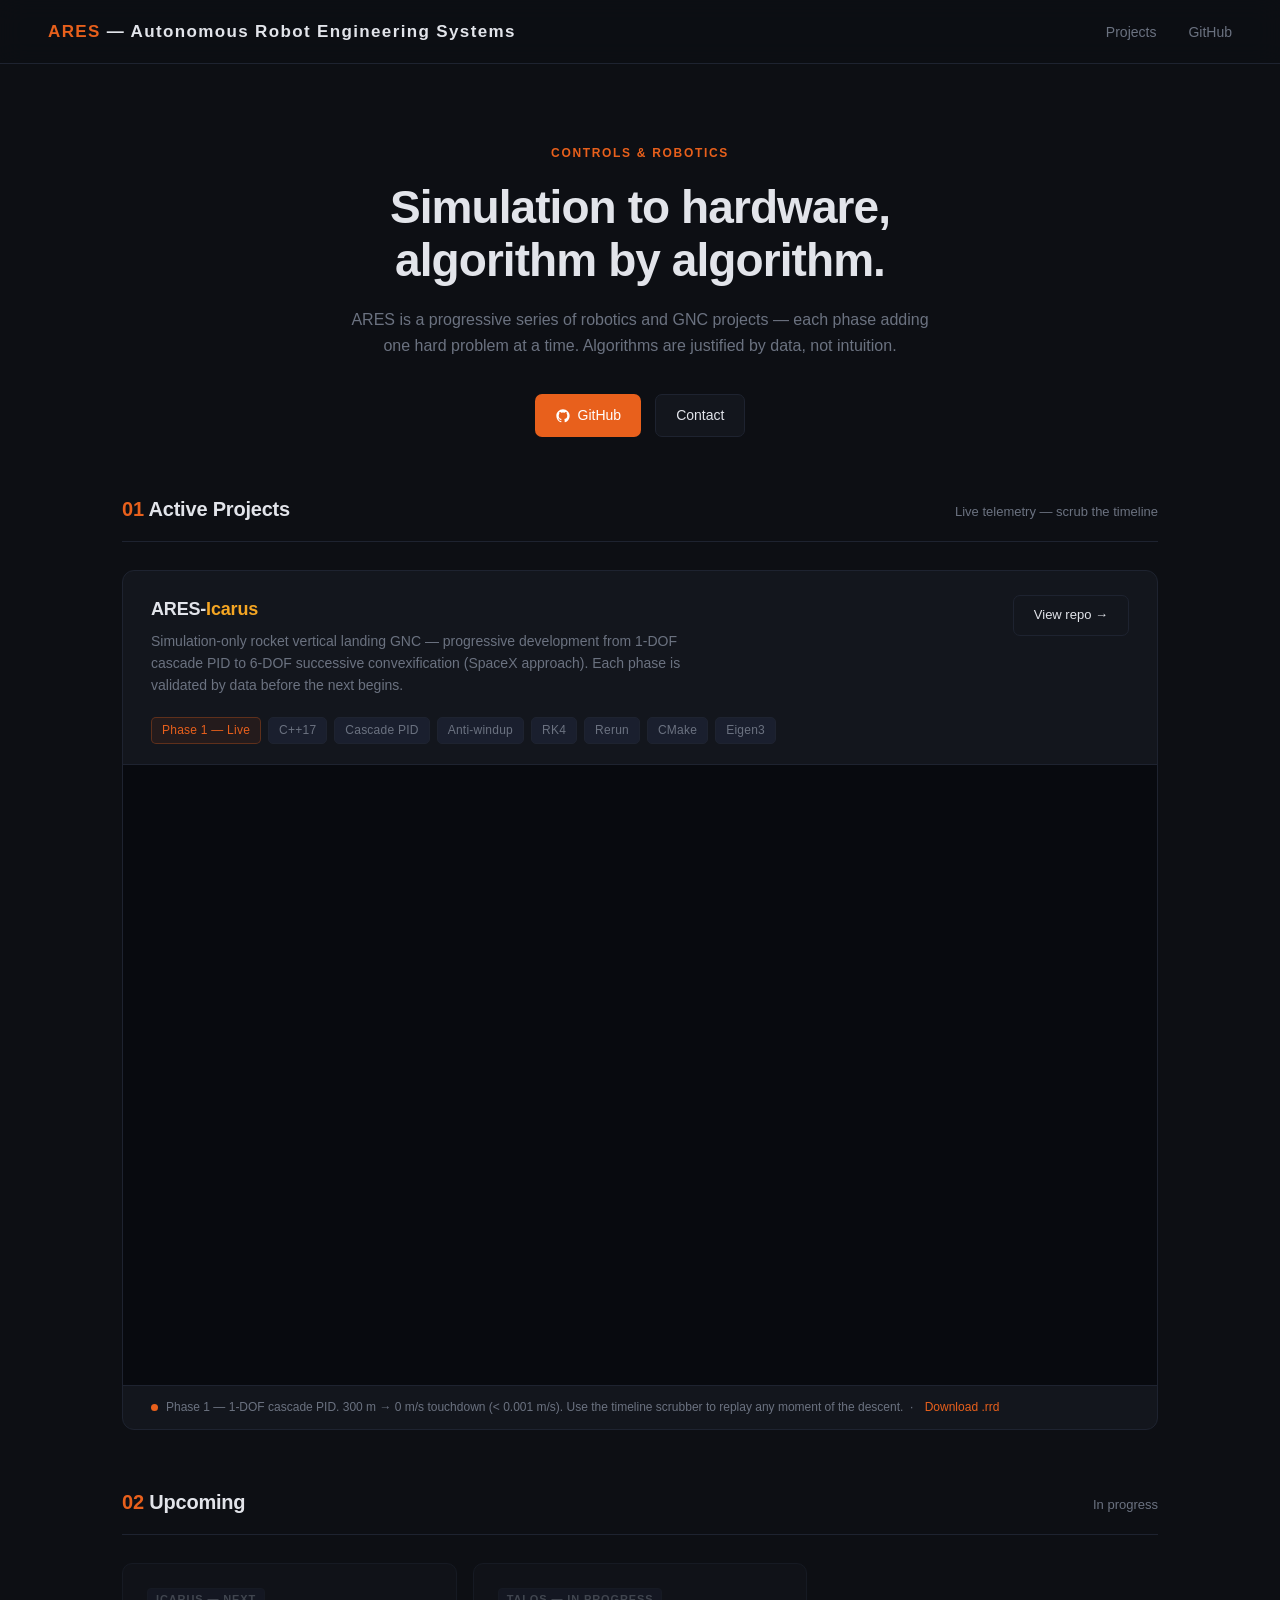
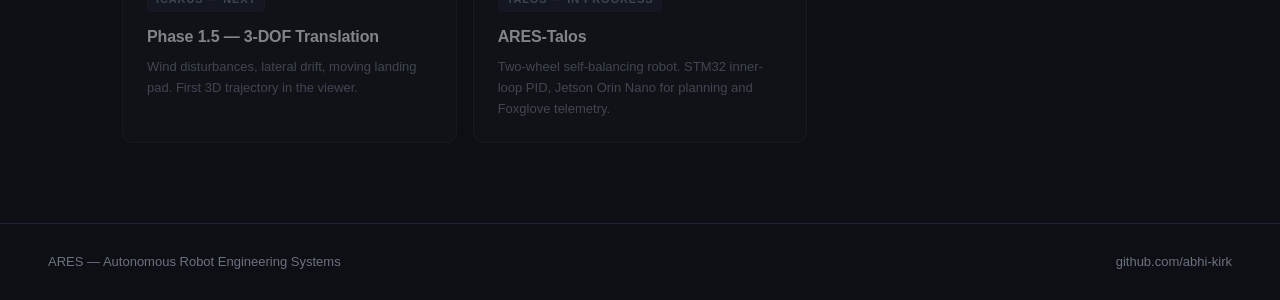
==== index.html @ 5290d4b5 "Serve rrd from GitHub Pages for CORS compatibility" ====
<!DOCTYPE html>
<html lang="en">
<head>
  <meta charset="UTF-8" />
  <meta name="viewport" content="width=device-width, initial-scale=1.0" />
  <title>ARES — Autonomous Robot Engineering Systems</title>
  <style>
    :root {
      --bg:        #0d0f14;
      --surface:   #13161d;
      --border:    #1e2330;
      --accent:    #e8601c;
      --accent2:   #f5a623;
      --text:      #e2e4ea;
      --muted:     #6b7280;
      --tag-bg:    #1a1f2e;
    }

    * { box-sizing: border-box; margin: 0; padding: 0; }

    body {
      background: var(--bg);
      color: var(--text);
      font-family: -apple-system, BlinkMacSystemFont, "Segoe UI", Helvetica, Arial, sans-serif;
      font-size: 15px;
      line-height: 1.6;
      min-height: 100vh;
    }

    /* ── Nav ── */
    nav {
      display: flex;
      align-items: center;
      justify-content: space-between;
      padding: 18px 48px;
      border-bottom: 1px solid var(--border);
      position: sticky;
      top: 0;
      background: rgba(13, 15, 20, 0.92);
      backdrop-filter: blur(12px);
      z-index: 10;
    }

    .nav-logo {
      font-size: 17px;
      font-weight: 700;
      letter-spacing: 0.08em;
      color: var(--text);
      text-decoration: none;
    }

    .nav-logo span { color: var(--accent); }

    nav ul {
      list-style: none;
      display: flex;
      gap: 32px;
    }

    nav a {
      color: var(--muted);
      text-decoration: none;
      font-size: 14px;
      transition: color 0.15s;
    }

    nav a:hover { color: var(--text); }

    /* ── Hero ── */
    .hero {
      max-width: 860px;
      margin: 0 auto;
      padding: 80px 32px 56px;
      text-align: center;
    }

    .hero-eyebrow {
      font-size: 12px;
      font-weight: 600;
      letter-spacing: 0.14em;
      text-transform: uppercase;
      color: var(--accent);
      margin-bottom: 18px;
    }

    h1 {
      font-size: clamp(28px, 5vw, 46px);
      font-weight: 700;
      line-height: 1.15;
      letter-spacing: -0.02em;
      color: var(--text);
      margin-bottom: 20px;
    }

    .hero-sub {
      font-size: 16px;
      color: var(--muted);
      max-width: 580px;
      margin: 0 auto 36px;
    }

    .hero-links {
      display: flex;
      justify-content: center;
      gap: 14px;
      flex-wrap: wrap;
    }

    .btn {
      display: inline-flex;
      align-items: center;
      gap: 7px;
      padding: 9px 20px;
      border-radius: 7px;
      font-size: 14px;
      font-weight: 500;
      text-decoration: none;
      transition: opacity 0.15s, transform 0.1s;
    }

    .btn:hover { opacity: 0.82; transform: translateY(-1px); }

    .btn-primary {
      background: var(--accent);
      color: #fff;
    }

    .btn-ghost {
      background: var(--surface);
      color: var(--text);
      border: 1px solid var(--border);
    }

    /* ── Section ── */
    section {
      max-width: 1100px;
      margin: 0 auto;
      padding: 0 32px 80px;
    }

    .section-header {
      display: flex;
      align-items: baseline;
      justify-content: space-between;
      margin-bottom: 28px;
      padding-bottom: 16px;
      border-bottom: 1px solid var(--border);
    }

    .section-title {
      font-size: 20px;
      font-weight: 700;
      letter-spacing: -0.01em;
    }

    .section-title span { color: var(--accent); }

    .section-meta {
      font-size: 13px;
      color: var(--muted);
    }

    /* ── Project card ── */
    .project-card {
      background: var(--surface);
      border: 1px solid var(--border);
      border-radius: 12px;
      overflow: hidden;
    }

    .card-header {
      padding: 24px 28px 20px;
      display: flex;
      align-items: flex-start;
      justify-content: space-between;
      gap: 16px;
    }

    .card-title {
      font-size: 18px;
      font-weight: 700;
      letter-spacing: -0.01em;
      margin-bottom: 6px;
    }

    .card-title span { color: var(--accent2); }

    .card-desc {
      font-size: 14px;
      color: var(--muted);
      max-width: 560px;
    }

    .tags {
      display: flex;
      flex-wrap: wrap;
      gap: 7px;
      padding: 0 28px 20px;
    }

    .tag {
      background: var(--tag-bg);
      color: var(--muted);
      border: 1px solid var(--border);
      border-radius: 5px;
      padding: 3px 10px;
      font-size: 12px;
      font-weight: 500;
      letter-spacing: 0.02em;
    }

    .tag-accent {
      color: var(--accent);
      border-color: rgba(232, 96, 28, 0.3);
      background: rgba(232, 96, 28, 0.08);
    }

    .rerun-embed {
      border-top: 1px solid var(--border);
      background: #080a0f;
    }

    .rerun-embed iframe {
      display: block;
      width: 100%;
      height: 620px;
      border: none;
    }

    .embed-caption {
      padding: 12px 28px;
      font-size: 12px;
      color: var(--muted);
      border-top: 1px solid var(--border);
      display: flex;
      align-items: center;
      gap: 8px;
    }

    .embed-caption a {
      color: var(--accent);
      text-decoration: none;
    }

    .embed-caption a:hover { text-decoration: underline; }

    .dot {
      width: 7px;
      height: 7px;
      border-radius: 50%;
      background: var(--accent);
      flex-shrink: 0;
    }

    /* ── Upcoming card ── */
    .upcoming-grid {
      display: grid;
      grid-template-columns: repeat(auto-fill, minmax(280px, 1fr));
      gap: 16px;
      margin-top: 8px;
    }

    .upcoming-card {
      background: var(--surface);
      border: 1px solid var(--border);
      border-radius: 10px;
      padding: 22px 24px;
      opacity: 0.55;
    }

    .upcoming-card .card-title { font-size: 16px; margin-bottom: 8px; }

    .upcoming-pill {
      display: inline-block;
      font-size: 11px;
      font-weight: 600;
      letter-spacing: 0.08em;
      text-transform: uppercase;
      background: var(--tag-bg);
      color: var(--muted);
      border: 1px solid var(--border);
      border-radius: 4px;
      padding: 2px 8px;
      margin-bottom: 12px;
    }

    /* ── Footer ── */
    footer {
      border-top: 1px solid var(--border);
      padding: 28px 48px;
      display: flex;
      align-items: center;
      justify-content: space-between;
      font-size: 13px;
      color: var(--muted);
    }

    footer a { color: var(--muted); text-decoration: none; }
    footer a:hover { color: var(--text); }
  </style>
</head>
<body>

<!-- Nav -->
<nav>
  <a class="nav-logo" href="#"><span>ARES</span> — Autonomous Robot Engineering Systems</a>
  <ul>
    <li><a href="#projects">Projects</a></li>
    <li><a href="https://github.com/abhi-kirk" target="_blank">GitHub</a></li>
  </ul>
</nav>

<!-- Hero -->
<div class="hero">
  <p class="hero-eyebrow">Controls &amp; Robotics</p>
  <h1>Simulation to hardware,<br>algorithm by algorithm.</h1>
  <p class="hero-sub">
    ARES is a progressive series of robotics and GNC projects — each phase adding
    one hard problem at a time. Algorithms are justified by data, not intuition.
  </p>
  <div class="hero-links">
    <a class="btn btn-primary" href="https://github.com/abhi-kirk" target="_blank">
      <!-- github icon -->
      <svg width="16" height="16" viewBox="0 0 24 24" fill="currentColor">
        <path d="M12 2C6.477 2 2 6.477 2 12c0 4.418 2.865 8.166 6.839 9.489.5.092.682-.217.682-.482 0-.237-.009-.868-.014-1.703-2.782.604-3.369-1.341-3.369-1.341-.454-1.155-1.11-1.463-1.11-1.463-.908-.62.069-.608.069-.608 1.003.07 1.532 1.03 1.532 1.03.892 1.529 2.341 1.088 2.91.832.091-.647.35-1.088.636-1.338-2.22-.253-4.555-1.11-4.555-4.943 0-1.091.39-1.984 1.03-2.682-.103-.253-.447-1.27.097-2.646 0 0 .84-.269 2.75 1.025A9.578 9.578 0 0 1 12 6.836a9.59 9.59 0 0 1 2.504.337c1.909-1.294 2.747-1.025 2.747-1.025.546 1.376.202 2.393.1 2.646.64.698 1.026 1.591 1.026 2.682 0 3.841-2.337 4.687-4.565 4.935.359.309.678.919.678 1.852 0 1.336-.012 2.415-.012 2.741 0 .267.18.578.688.48C19.138 20.163 22 16.417 22 12c0-5.523-4.477-10-10-10z"/>
      </svg>
      GitHub
    </a>
    <a class="btn btn-ghost" href="mailto:">Contact</a>
  </div>
</div>

<!-- Projects -->
<section id="projects">
  <div class="section-header">
    <h2 class="section-title"><span>01</span> Active Projects</h2>
    <span class="section-meta">Live telemetry — scrub the timeline</span>
  </div>

  <!-- Icarus -->
  <div class="project-card">
    <div class="card-header">
      <div>
        <p class="card-title">ARES-<span>Icarus</span></p>
        <p class="card-desc">
          Simulation-only rocket vertical landing GNC — progressive development from
          1-DOF cascade PID to 6-DOF successive convexification (SpaceX approach).
          Each phase is validated by data before the next begins.
        </p>
      </div>
      <a class="btn btn-ghost" href="https://github.com/abhi-kirk/ARES-Icarus" target="_blank" style="flex-shrink:0;font-size:13px;">
        View repo →
      </a>
    </div>

    <div class="tags">
      <span class="tag tag-accent">Phase 1 — Live</span>
      <span class="tag">C++17</span>
      <span class="tag">Cascade PID</span>
      <span class="tag">Anti-windup</span>
      <span class="tag">RK4</span>
      <span class="tag">Rerun</span>
      <span class="tag">CMake</span>
      <span class="tag">Eigen3</span>
    </div>

    <div class="rerun-embed">
      <iframe
        src="https://app.rerun.io/version/0.30.2/index.html?url=https://abhi-kirk.github.io/ARES/icarus-phase1.rrd"
        allow="cross-origin-isolated"
        title="ARES-Icarus Phase 1 — 1-DOF PID Landing Telemetry">
      </iframe>
    </div>

    <div class="embed-caption">
      <span class="dot"></span>
      Phase 1 — 1-DOF cascade PID. 300 m → 0 m/s touchdown (&lt; 0.001 m/s).
      Use the timeline scrubber to replay any moment of the descent.
      &nbsp;·&nbsp;
      <a href="https://abhi-kirk.github.io/ARES/icarus-phase1.rrd">Download .rrd</a>
    </div>
  </div>

  <!-- Upcoming -->
  <div style="margin-top: 56px;">
    <div class="section-header">
      <h2 class="section-title"><span>02</span> Upcoming</h2>
      <span class="section-meta">In progress</span>
    </div>

    <div class="upcoming-grid">
      <div class="upcoming-card">
        <div class="upcoming-pill">Icarus — Next</div>
        <p class="card-title">Phase 1.5 — 3-DOF Translation</p>
        <p class="card-desc" style="font-size:13px;">Wind disturbances, lateral drift, moving landing pad. First 3D trajectory in the viewer.</p>
      </div>

      <div class="upcoming-card">
        <div class="upcoming-pill">Talos — In progress</div>
        <p class="card-title">ARES-Talos</p>
        <p class="card-desc" style="font-size:13px;">Two-wheel self-balancing robot. STM32 inner-loop PID, Jetson Orin Nano for planning and Foxglove telemetry.</p>
      </div>
    </div>
  </div>
</section>

<!-- Footer -->
<footer>
  <span>ARES — Autonomous Robot Engineering Systems</span>
  <span>
    <a href="https://github.com/abhi-kirk" target="_blank">github.com/abhi-kirk</a>
  </span>
</footer>

</body>
</html>
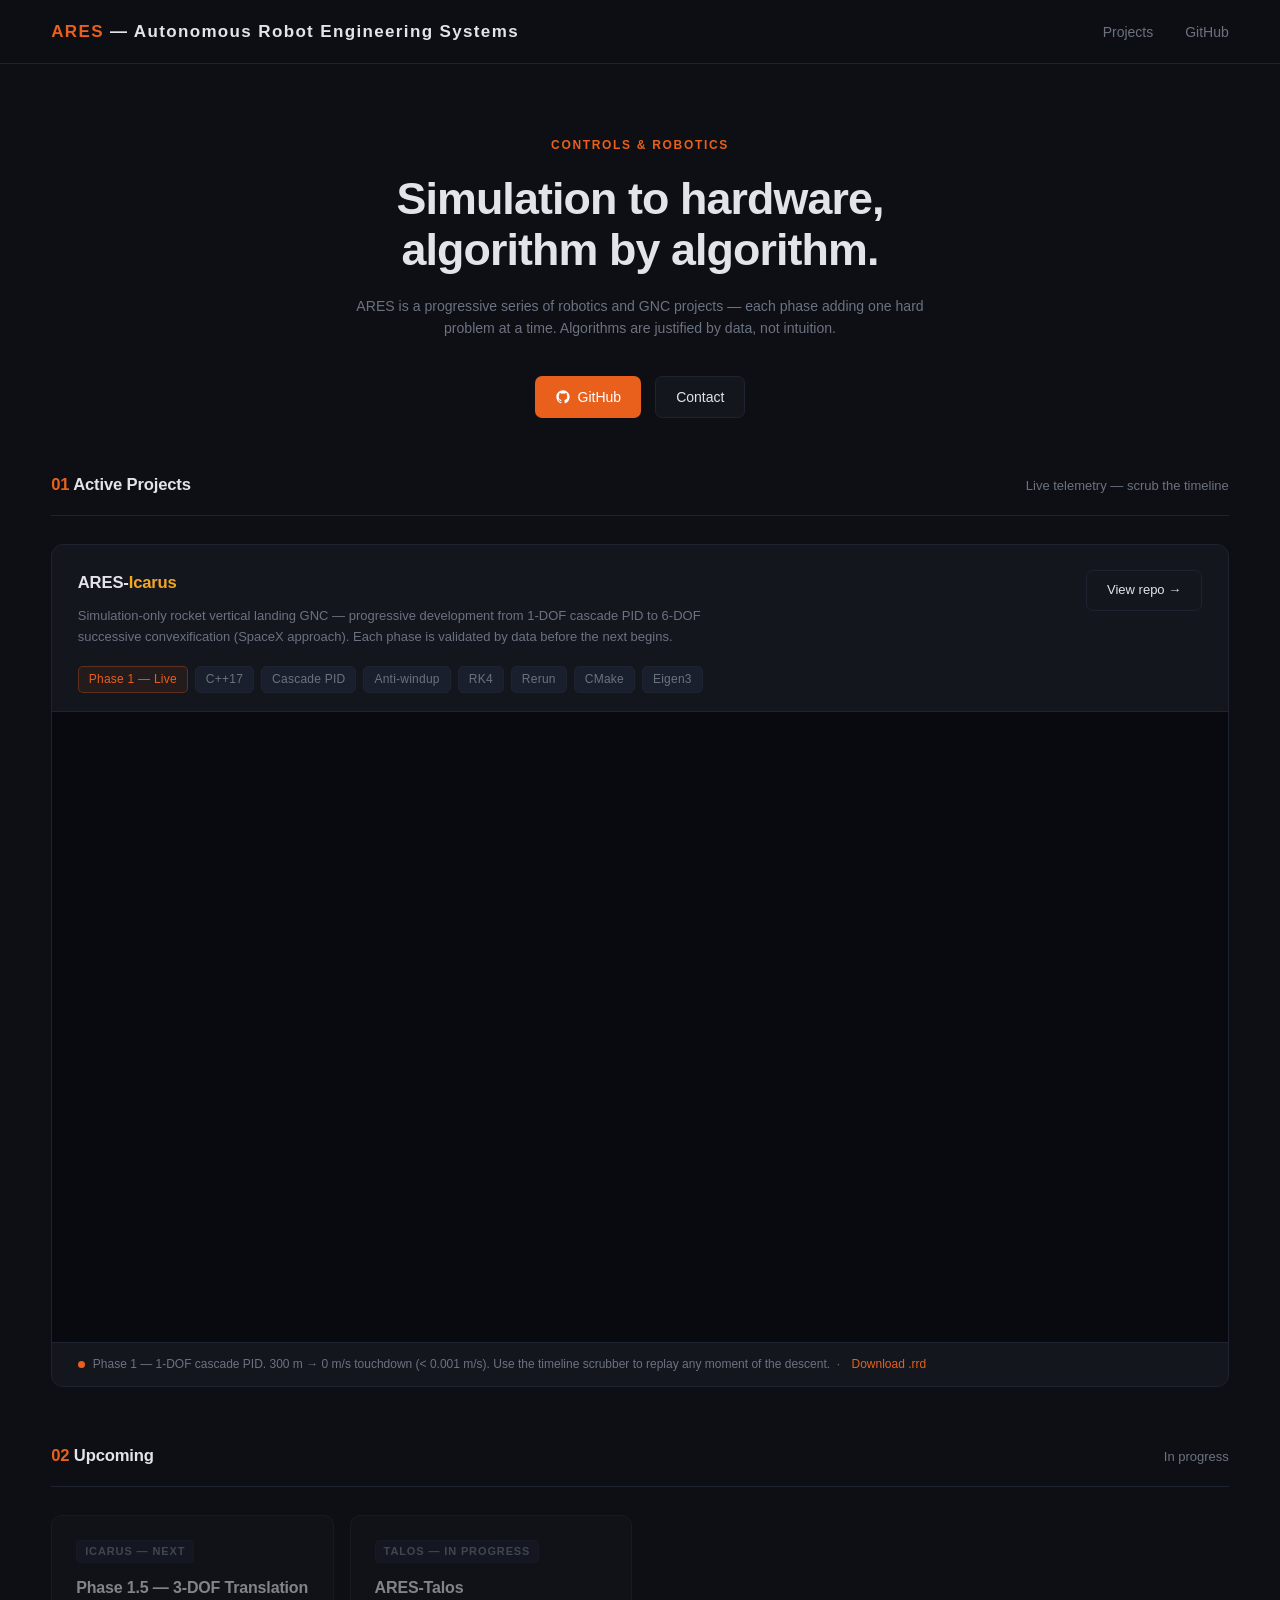
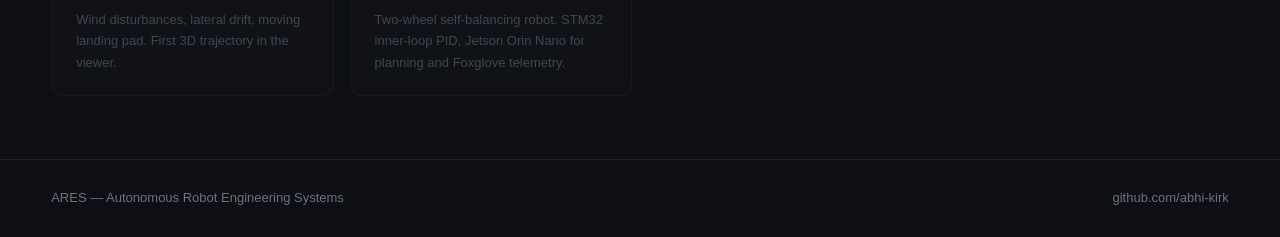
==== commit 6976dd60: "Make layout responsive: clamp sizing, 1400px cap, vh iframe, mobile breakpoint" ====
--- a/index.html
+++ b/index.html
@@ -27,12 +27,16 @@
       min-height: 100vh;
     }
 
+    /* ── Shared layout constraint ── */
+    .inner {
+      width: 100%;
+      max-width: 1400px;
+      margin: 0 auto;
+      padding: 0 clamp(20px, 4vw, 64px);
+    }
+
     /* ── Nav ── */
     nav {
-      display: flex;
-      align-items: center;
-      justify-content: space-between;
-      padding: 18px 48px;
       border-bottom: 1px solid var(--border);
       position: sticky;
       top: 0;
@@ -41,12 +45,21 @@
       z-index: 10;
     }
 
+    .nav-inner {
+      display: flex;
+      align-items: center;
+      justify-content: space-between;
+      padding-top: 18px;
+      padding-bottom: 18px;
+    }
+
     .nav-logo {
       font-size: 17px;
       font-weight: 700;
       letter-spacing: 0.08em;
       color: var(--text);
       text-decoration: none;
+      white-space: nowrap;
     }
 
     .nav-logo span { color: var(--accent); }
@@ -68,10 +81,8 @@
 
     /* ── Hero ── */
     .hero {
-      max-width: 860px;
-      margin: 0 auto;
-      padding: 80px 32px 56px;
       text-align: center;
+      padding: clamp(56px, 8vh, 100px) clamp(20px, 4vw, 64px) clamp(40px, 6vh, 72px);
     }
 
     .hero-eyebrow {
@@ -84,18 +95,18 @@
     }
 
     h1 {
-      font-size: clamp(28px, 5vw, 46px);
+      font-size: clamp(28px, 3.5vw, 52px);
       font-weight: 700;
-      line-height: 1.15;
+      line-height: 1.13;
       letter-spacing: -0.02em;
       color: var(--text);
       margin-bottom: 20px;
     }
 
     .hero-sub {
-      font-size: 16px;
-      color: var(--muted);
-      max-width: 580px;
+      font-size: clamp(14px, 1.1vw, 17px);
+      color: var(--muted);
+      max-width: 600px;
       margin: 0 auto 36px;
     }
 
@@ -120,10 +131,7 @@
 
     .btn:hover { opacity: 0.82; transform: translateY(-1px); }
 
-    .btn-primary {
-      background: var(--accent);
-      color: #fff;
-    }
+    .btn-primary { background: var(--accent); color: #fff; }
 
     .btn-ghost {
       background: var(--surface);
@@ -133,9 +141,7 @@
 
     /* ── Section ── */
     section {
-      max-width: 1100px;
-      margin: 0 auto;
-      padding: 0 32px 80px;
+      padding-bottom: clamp(48px, 7vh, 96px);
     }
 
     .section-header {
@@ -148,7 +154,7 @@
     }
 
     .section-title {
-      font-size: 20px;
+      font-size: clamp(16px, 1.3vw, 21px);
       font-weight: 700;
       letter-spacing: -0.01em;
     }
@@ -169,33 +175,34 @@
     }
 
     .card-header {
-      padding: 24px 28px 20px;
+      padding: clamp(18px, 2vw, 28px) clamp(18px, 2vw, 32px) 18px;
       display: flex;
       align-items: flex-start;
       justify-content: space-between;
-      gap: 16px;
+      gap: 20px;
     }
 
     .card-title {
-      font-size: 18px;
+      font-size: clamp(16px, 1.3vw, 20px);
       font-weight: 700;
       letter-spacing: -0.01em;
-      margin-bottom: 6px;
+      margin-bottom: 8px;
     }
 
     .card-title span { color: var(--accent2); }
 
     .card-desc {
-      font-size: 14px;
-      color: var(--muted);
-      max-width: 560px;
+      font-size: clamp(13px, 0.9vw, 15px);
+      color: var(--muted);
+      max-width: 680px;
+      line-height: 1.65;
     }
 
     .tags {
       display: flex;
       flex-wrap: wrap;
       gap: 7px;
-      padding: 0 28px 20px;
+      padding: 0 clamp(18px, 2vw, 32px) 18px;
     }
 
     .tag {
@@ -223,39 +230,36 @@
     .rerun-embed iframe {
       display: block;
       width: 100%;
-      height: 620px;
+      /* Tall enough to show all panels; scales with viewport height on large screens */
+      height: clamp(520px, 70vh, 900px);
       border: none;
     }
 
     .embed-caption {
-      padding: 12px 28px;
+      padding: 12px clamp(18px, 2vw, 32px);
       font-size: 12px;
       color: var(--muted);
       border-top: 1px solid var(--border);
       display: flex;
       align-items: center;
       gap: 8px;
-    }
-
-    .embed-caption a {
-      color: var(--accent);
-      text-decoration: none;
-    }
-
+      flex-wrap: wrap;
+    }
+
+    .embed-caption a { color: var(--accent); text-decoration: none; }
     .embed-caption a:hover { text-decoration: underline; }
 
     .dot {
-      width: 7px;
-      height: 7px;
+      width: 7px; height: 7px;
       border-radius: 50%;
       background: var(--accent);
       flex-shrink: 0;
     }
 
-    /* ── Upcoming card ── */
+    /* ── Upcoming grid ── */
     .upcoming-grid {
       display: grid;
-      grid-template-columns: repeat(auto-fill, minmax(280px, 1fr));
+      grid-template-columns: repeat(auto-fill, minmax(clamp(240px, 22vw, 380px), 1fr));
       gap: 16px;
       margin-top: 8px;
     }
@@ -287,27 +291,43 @@
     /* ── Footer ── */
     footer {
       border-top: 1px solid var(--border);
-      padding: 28px 48px;
+    }
+
+    .footer-inner {
       display: flex;
       align-items: center;
       justify-content: space-between;
+      padding-top: 28px;
+      padding-bottom: 28px;
       font-size: 13px;
       color: var(--muted);
     }
 
     footer a { color: var(--muted); text-decoration: none; }
     footer a:hover { color: var(--text); }
+
+    /* ── Responsive: narrow screens ── */
+    @media (max-width: 600px) {
+      .nav-logo { font-size: 15px; letter-spacing: 0.04em; }
+      nav ul { gap: 18px; }
+      .card-header { flex-direction: column; }
+      .card-header .btn { align-self: flex-start; }
+      .section-header { flex-direction: column; gap: 4px; }
+      .footer-inner { flex-direction: column; gap: 8px; text-align: center; }
+    }
   </style>
 </head>
 <body>
 
 <!-- Nav -->
 <nav>
-  <a class="nav-logo" href="#"><span>ARES</span> — Autonomous Robot Engineering Systems</a>
-  <ul>
-    <li><a href="#projects">Projects</a></li>
-    <li><a href="https://github.com/abhi-kirk" target="_blank">GitHub</a></li>
-  </ul>
+  <div class="inner nav-inner">
+    <a class="nav-logo" href="#"><span>ARES</span> — Autonomous Robot Engineering Systems</a>
+    <ul>
+      <li><a href="#projects">Projects</a></li>
+      <li><a href="https://github.com/abhi-kirk" target="_blank">GitHub</a></li>
+    </ul>
+  </div>
 </nav>
 
 <!-- Hero -->
@@ -332,6 +352,7 @@
 
 <!-- Projects -->
 <section id="projects">
+<div class="inner">
   <div class="section-header">
     <h2 class="section-title"><span>01</span> Active Projects</h2>
     <span class="section-meta">Live telemetry — scrub the timeline</span>
@@ -402,14 +423,15 @@
       </div>
     </div>
   </div>
+</div><!-- /.inner -->
 </section>
 
 <!-- Footer -->
 <footer>
-  <span>ARES — Autonomous Robot Engineering Systems</span>
-  <span>
+  <div class="inner footer-inner">
+    <span>ARES — Autonomous Robot Engineering Systems</span>
     <a href="https://github.com/abhi-kirk" target="_blank">github.com/abhi-kirk</a>
-  </span>
+  </div>
 </footer>
 
 </body>
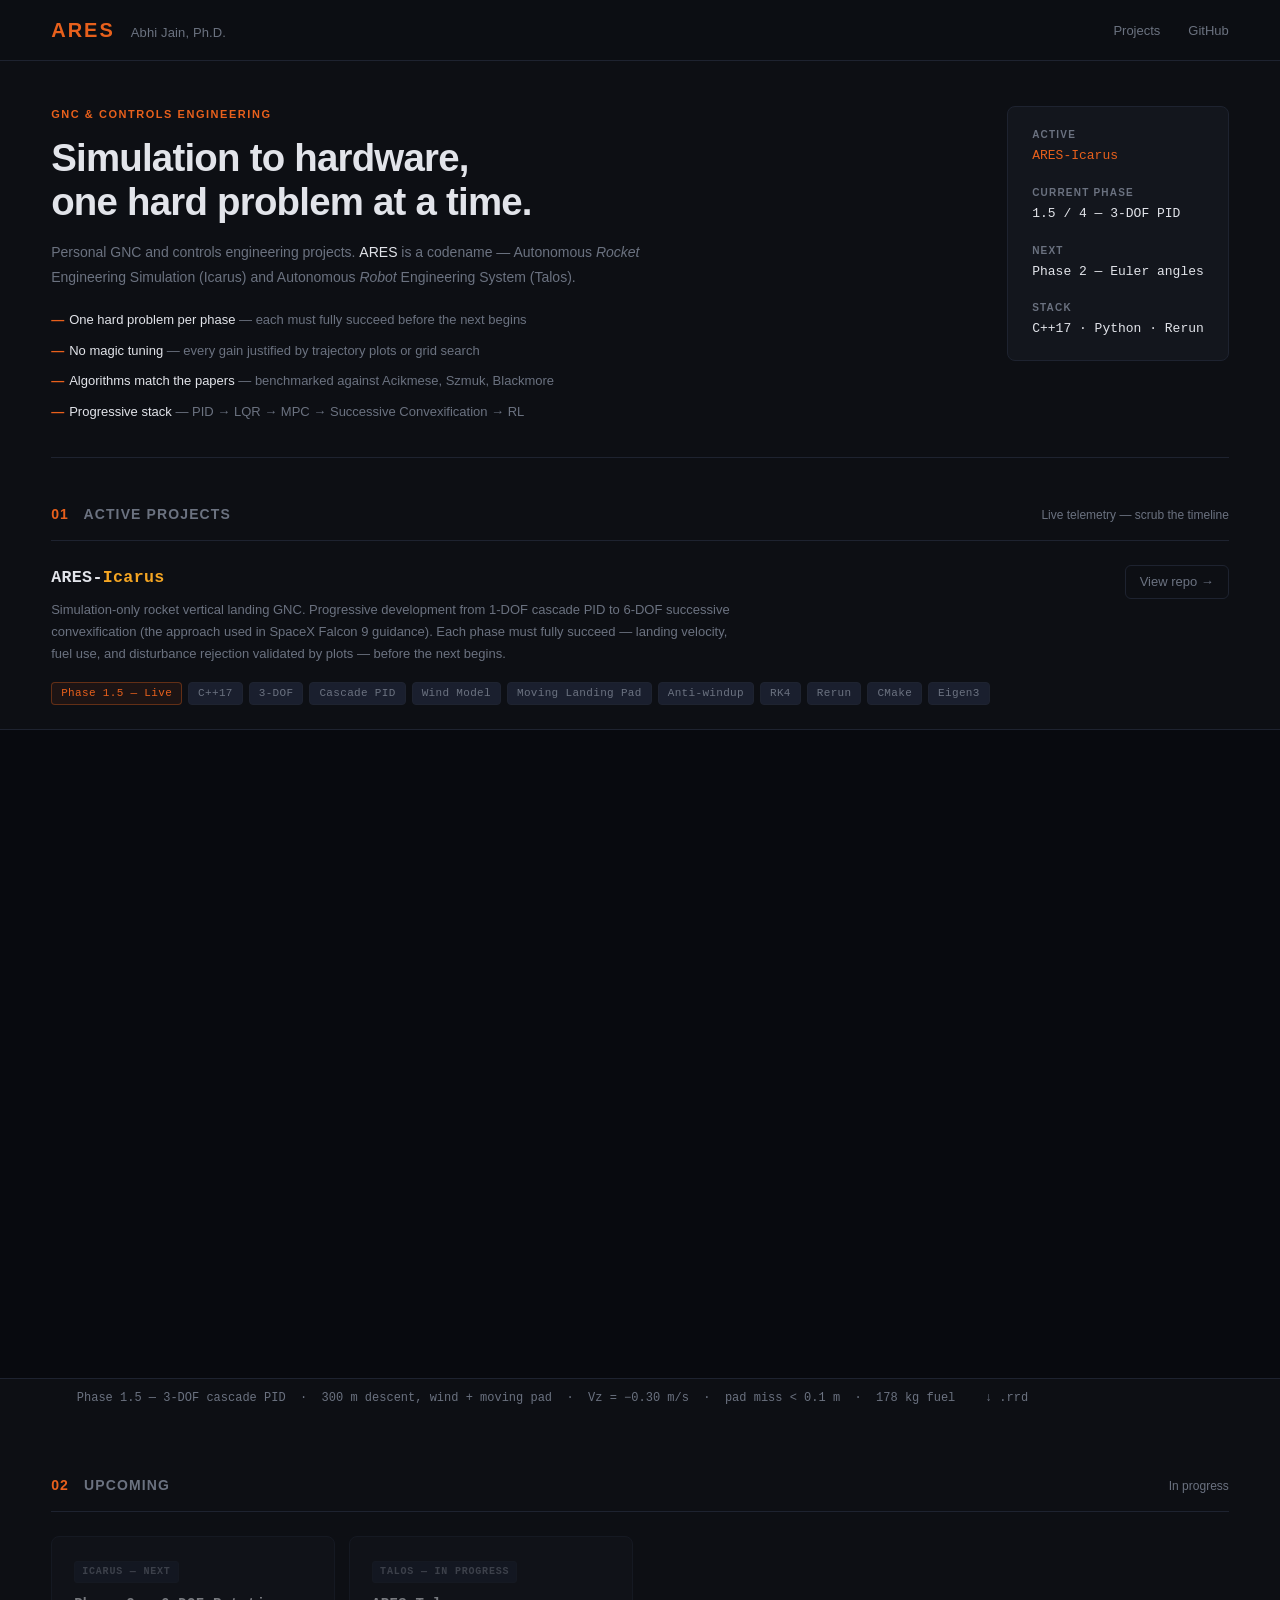
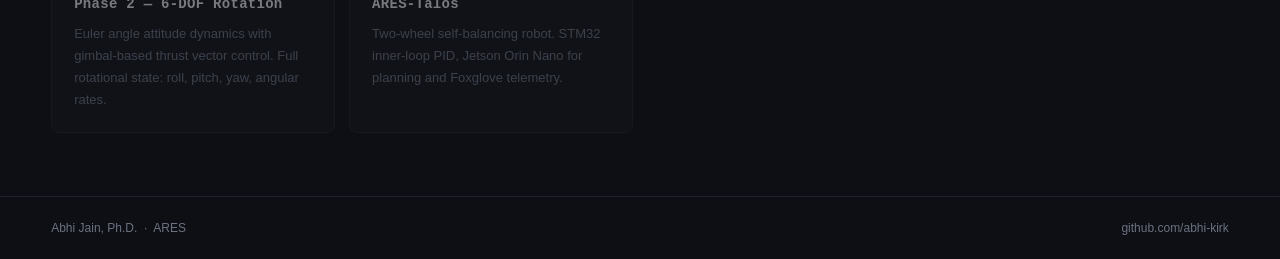
==== commit 8b8c5d64: "layout changed" ====
--- a/index.html
+++ b/index.html
@@ -3,7 +3,7 @@
 <head>
   <meta charset="UTF-8" />
   <meta name="viewport" content="width=device-width, initial-scale=1.0" />
-  <title>ARES — Autonomous Robot Engineering Systems</title>
+  <title>ARES — Abhi Jain</title>
   <style>
     :root {
       --bg:        #0d0f14;
@@ -27,7 +27,6 @@
       min-height: 100vh;
     }
 
-    /* ── Shared layout constraint ── */
     .inner {
       width: 100%;
       max-width: 1400px;
@@ -40,7 +39,7 @@
       border-bottom: 1px solid var(--border);
       position: sticky;
       top: 0;
-      background: rgba(13, 15, 20, 0.92);
+      background: rgba(13, 15, 20, 0.95);
       backdrop-filter: blur(12px);
       z-index: 10;
     }
@@ -49,94 +48,152 @@
       display: flex;
       align-items: center;
       justify-content: space-between;
-      padding-top: 18px;
-      padding-bottom: 18px;
+      padding-top: 14px;
+      padding-bottom: 14px;
+    }
+
+    .nav-left {
+      display: flex;
+      align-items: baseline;
+      gap: 16px;
     }
 
     .nav-logo {
-      font-size: 17px;
+      font-size: 20px;
       font-weight: 700;
-      letter-spacing: 0.08em;
-      color: var(--text);
+      letter-spacing: 0.1em;
+      color: var(--accent);
       text-decoration: none;
-      white-space: nowrap;
-    }
-
-    .nav-logo span { color: var(--accent); }
+    }
+
+    .nav-author {
+      font-size: 13px;
+      color: var(--muted);
+      letter-spacing: 0.01em;
+    }
 
     nav ul {
       list-style: none;
       display: flex;
-      gap: 32px;
+      gap: 28px;
+      align-items: center;
     }
 
     nav a {
       color: var(--muted);
       text-decoration: none;
-      font-size: 14px;
+      font-size: 13px;
       transition: color 0.15s;
     }
 
     nav a:hover { color: var(--text); }
 
-    /* ── Hero ── */
-    .hero {
-      text-align: center;
-      padding: clamp(56px, 8vh, 100px) clamp(20px, 4vw, 64px) clamp(40px, 6vh, 72px);
-    }
-
-    .hero-eyebrow {
-      font-size: 12px;
+    /* ── Intro strip ── */
+    .intro {
+      padding: clamp(36px, 5vh, 56px) 0 clamp(28px, 4vh, 44px);
+      border-bottom: 1px solid var(--border);
+      margin-bottom: clamp(36px, 5vh, 56px);
+      display: grid;
+      grid-template-columns: 1fr auto;
+      gap: 40px;
+      align-items: start;
+    }
+
+    .intro-label {
+      font-size: 11px;
       font-weight: 600;
       letter-spacing: 0.14em;
       text-transform: uppercase;
       color: var(--accent);
-      margin-bottom: 18px;
-    }
-
-    h1 {
-      font-size: clamp(28px, 3.5vw, 52px);
+      margin-bottom: 12px;
+    }
+
+    .intro-heading {
+      font-size: clamp(28px, 3vw, 44px);
       font-weight: 700;
-      line-height: 1.13;
       letter-spacing: -0.02em;
       color: var(--text);
-      margin-bottom: 20px;
-    }
-
-    .hero-sub {
-      font-size: clamp(14px, 1.1vw, 17px);
+      margin-bottom: 16px;
+      line-height: 1.15;
+    }
+
+    .intro-body {
+      font-size: clamp(14px, 1vw, 15px);
       color: var(--muted);
       max-width: 600px;
-      margin: 0 auto 36px;
-    }
-
-    .hero-links {
-      display: flex;
-      justify-content: center;
-      gap: 14px;
-      flex-wrap: wrap;
-    }
-
-    .btn {
-      display: inline-flex;
-      align-items: center;
-      gap: 7px;
-      padding: 9px 20px;
-      border-radius: 7px;
-      font-size: 14px;
+      line-height: 1.8;
+    }
+
+    .intro-body strong {
+      color: var(--text);
       font-weight: 500;
-      text-decoration: none;
-      transition: opacity 0.15s, transform 0.1s;
-    }
-
-    .btn:hover { opacity: 0.82; transform: translateY(-1px); }
-
-    .btn-primary { background: var(--accent); color: #fff; }
-
-    .btn-ghost {
+    }
+
+    .intro-points {
+      list-style: none;
+      margin-top: 20px;
+      display: flex;
+      flex-direction: column;
+      gap: 11px;
+    }
+
+    .intro-points li {
+      font-size: clamp(13px, 0.95vw, 15px);
+      color: var(--muted);
+      padding-left: 18px;
+      position: relative;
+      line-height: 1.5;
+    }
+
+    .intro-points li::before {
+      content: '—';
+      position: absolute;
+      left: 0;
+      color: var(--accent);
+      font-weight: 600;
+    }
+
+    .intro-points li strong {
+      color: var(--text);
+      font-weight: 500;
+    }
+
+    .intro-meta {
+      display: flex;
+      flex-direction: column;
+      gap: 18px;
+      padding: 20px 24px;
       background: var(--surface);
+      border: 1px solid var(--border);
+      border-radius: 8px;
+      min-width: 220px;
+    }
+
+    .meta-row {
+      display: flex;
+      flex-direction: column;
+      gap: 3px;
+    }
+
+    .meta-label {
+      font-size: 10px;
+      font-weight: 600;
+      letter-spacing: 0.12em;
+      text-transform: uppercase;
+      color: var(--muted);
+    }
+
+    .meta-value {
+      font-size: 13px;
       color: var(--text);
-      border: 1px solid var(--border);
+      font-family: ui-monospace, "SF Mono", Menlo, monospace;
+    }
+
+    .meta-value.accent { color: var(--accent); }
+
+    @media (max-width: 700px) {
+      .intro { grid-template-columns: 1fr; }
+      .intro-meta { display: none; }
     }
 
     /* ── Section ── */
@@ -148,60 +205,78 @@
       display: flex;
       align-items: baseline;
       justify-content: space-between;
-      margin-bottom: 28px;
-      padding-bottom: 16px;
+      margin-bottom: 24px;
+      padding-bottom: 14px;
       border-bottom: 1px solid var(--border);
     }
 
     .section-title {
-      font-size: clamp(16px, 1.3vw, 21px);
-      font-weight: 700;
-      letter-spacing: -0.01em;
-    }
-
-    .section-title span { color: var(--accent); }
+      font-size: 14px;
+      font-weight: 600;
+      letter-spacing: 0.08em;
+      text-transform: uppercase;
+      color: var(--muted);
+    }
+
+    .section-title span { color: var(--accent); margin-right: 10px; }
 
     .section-meta {
-      font-size: 13px;
-      color: var(--muted);
-    }
-
-    /* ── Project card ── */
-    .project-card {
-      background: var(--surface);
-      border: 1px solid var(--border);
-      border-radius: 12px;
-      overflow: hidden;
-    }
-
-    .card-header {
-      padding: clamp(18px, 2vw, 28px) clamp(18px, 2vw, 32px) 18px;
+      font-size: 12px;
+      color: var(--muted);
+    }
+
+    /* ── Project header (no card) ── */
+    .project-header {
       display: flex;
       align-items: flex-start;
       justify-content: space-between;
       gap: 20px;
+      margin-bottom: 16px;
+    }
+
+    .card-header {
+      padding: clamp(18px, 2vw, 28px) clamp(18px, 2vw, 32px) 16px;
+      display: flex;
+      align-items: flex-start;
+      justify-content: space-between;
+      gap: 20px;
     }
 
     .card-title {
-      font-size: clamp(16px, 1.3vw, 20px);
+      font-size: clamp(16px, 1.3vw, 21px);
       font-weight: 700;
-      letter-spacing: -0.01em;
+      letter-spacing: 0.02em;
       margin-bottom: 8px;
+      font-family: ui-monospace, "SF Mono", Menlo, monospace;
     }
 
     .card-title span { color: var(--accent2); }
 
     .card-desc {
-      font-size: clamp(13px, 0.9vw, 15px);
+      font-size: clamp(13px, 0.85vw, 14px);
       color: var(--muted);
       max-width: 680px;
-      line-height: 1.65;
-    }
+      line-height: 1.7;
+    }
+
+    .card-link {
+      color: var(--muted);
+      text-decoration: none;
+      font-size: 13px;
+      white-space: nowrap;
+      flex-shrink: 0;
+      border: 1px solid var(--border);
+      border-radius: 6px;
+      padding: 6px 14px;
+      transition: color 0.15s, border-color 0.15s;
+    }
+
+    .card-link:hover { color: var(--text); border-color: var(--muted); }
 
     .tags {
       display: flex;
       flex-wrap: wrap;
-      gap: 7px;
+      gap: 6px;
       padding: 0 clamp(18px, 2vw, 32px) 18px;
     }
 
@@ -209,83 +284,82 @@
       background: var(--tag-bg);
       color: var(--muted);
       border: 1px solid var(--border);
-      border-radius: 5px;
-      padding: 3px 10px;
-      font-size: 12px;
+      border-radius: 4px;
+      padding: 2px 9px;
+      font-size: 11px;
       font-weight: 500;
-      letter-spacing: 0.02em;
+      letter-spacing: 0.03em;
+      font-family: ui-monospace, "SF Mono", Menlo, monospace;
     }
 
     .tag-accent {
       color: var(--accent);
-      border-color: rgba(232, 96, 28, 0.3);
-      background: rgba(232, 96, 28, 0.08);
+      border-color: rgba(232, 96, 28, 0.35);
+      background: rgba(232, 96, 28, 0.07);
     }
 
     .rerun-embed {
+      background: #080a0f;
       border-top: 1px solid var(--border);
-      background: #080a0f;
+      border-bottom: 1px solid var(--border);
+      margin-top: 24px;
     }
 
     .rerun-embed iframe {
       display: block;
       width: 100%;
-      /* Tall enough to show all panels; scales with viewport height on large screens */
-      height: clamp(520px, 70vh, 900px);
+      height: clamp(520px, 72vh, 960px);
       border: none;
     }
 
     .embed-caption {
-      padding: 12px clamp(18px, 2vw, 32px);
+      padding: 10px clamp(18px, 2vw, 32px);
       font-size: 12px;
       color: var(--muted);
-      border-top: 1px solid var(--border);
       display: flex;
       align-items: center;
       gap: 8px;
       flex-wrap: wrap;
-    }
-
-    .embed-caption a { color: var(--accent); text-decoration: none; }
-    .embed-caption a:hover { text-decoration: underline; }
-
-    .dot {
-      width: 7px; height: 7px;
-      border-radius: 50%;
-      background: var(--accent);
-      flex-shrink: 0;
-    }
+      font-family: ui-monospace, "SF Mono", Menlo, monospace;
+    }
+
+    .embed-caption a { color: var(--muted); text-decoration: none; }
+    .embed-caption a:hover { color: var(--text); }
 
     /* ── Upcoming grid ── */
     .upcoming-grid {
       display: grid;
       grid-template-columns: repeat(auto-fill, minmax(clamp(240px, 22vw, 380px), 1fr));
-      gap: 16px;
+      gap: 14px;
       margin-top: 8px;
     }
 
     .upcoming-card {
       background: var(--surface);
       border: 1px solid var(--border);
-      border-radius: 10px;
-      padding: 22px 24px;
-      opacity: 0.55;
-    }
-
-    .upcoming-card .card-title { font-size: 16px; margin-bottom: 8px; }
+      border-radius: 8px;
+      padding: 20px 22px;
+      opacity: 0.5;
+    }
+
+    .upcoming-card .card-title {
+      font-size: 14px;
+      margin-bottom: 8px;
+    }
 
     .upcoming-pill {
       display: inline-block;
-      font-size: 11px;
+      font-size: 10px;
       font-weight: 600;
       letter-spacing: 0.08em;
       text-transform: uppercase;
       background: var(--tag-bg);
       color: var(--muted);
       border: 1px solid var(--border);
-      border-radius: 4px;
-      padding: 2px 8px;
-      margin-bottom: 12px;
+      border-radius: 3px;
+      padding: 2px 7px;
+      margin-bottom: 10px;
+      font-family: ui-monospace, "SF Mono", Menlo, monospace;
     }
 
     /* ── Footer ── */
@@ -297,21 +371,19 @@
       display: flex;
       align-items: center;
       justify-content: space-between;
-      padding-top: 28px;
-      padding-bottom: 28px;
-      font-size: 13px;
+      padding-top: 22px;
+      padding-bottom: 22px;
+      font-size: 12px;
       color: var(--muted);
     }
 
     footer a { color: var(--muted); text-decoration: none; }
     footer a:hover { color: var(--text); }
 
-    /* ── Responsive: narrow screens ── */
     @media (max-width: 600px) {
-      .nav-logo { font-size: 15px; letter-spacing: 0.04em; }
+      .nav-author { display: none; }
       nav ul { gap: 18px; }
       .card-header { flex-direction: column; }
-      .card-header .btn { align-self: flex-start; }
       .section-header { flex-direction: column; gap: 4px; }
       .footer-inner { flex-direction: column; gap: 8px; text-align: center; }
     }
@@ -322,7 +394,10 @@
 <!-- Nav -->
 <nav>
   <div class="inner nav-inner">
-    <a class="nav-logo" href="#"><span>ARES</span> — Autonomous Robot Engineering Systems</a>
+    <div class="nav-left">
+      <a class="nav-logo" href="#">ARES</a>
+      <span class="nav-author">Abhi Jain, Ph.D.</span>
+    </div>
     <ul>
       <li><a href="#projects">Projects</a></li>
       <li><a href="https://github.com/abhi-kirk" target="_blank">GitHub</a></li>
@@ -330,106 +405,127 @@
   </div>
 </nav>
 
-<!-- Hero -->
-<div class="hero">
-  <p class="hero-eyebrow">Controls &amp; Robotics</p>
-  <h1>Simulation to hardware,<br>algorithm by algorithm.</h1>
-  <p class="hero-sub">
-    ARES is a progressive series of robotics and GNC projects — each phase adding
-    one hard problem at a time. Algorithms are justified by data, not intuition.
-  </p>
-  <div class="hero-links">
-    <a class="btn btn-primary" href="https://github.com/abhi-kirk" target="_blank">
-      <!-- github icon -->
-      <svg width="16" height="16" viewBox="0 0 24 24" fill="currentColor">
-        <path d="M12 2C6.477 2 2 6.477 2 12c0 4.418 2.865 8.166 6.839 9.489.5.092.682-.217.682-.482 0-.237-.009-.868-.014-1.703-2.782.604-3.369-1.341-3.369-1.341-.454-1.155-1.11-1.463-1.11-1.463-.908-.62.069-.608.069-.608 1.003.07 1.532 1.03 1.532 1.03.892 1.529 2.341 1.088 2.91.832.091-.647.35-1.088.636-1.338-2.22-.253-4.555-1.11-4.555-4.943 0-1.091.39-1.984 1.03-2.682-.103-.253-.447-1.27.097-2.646 0 0 .84-.269 2.75 1.025A9.578 9.578 0 0 1 12 6.836a9.59 9.59 0 0 1 2.504.337c1.909-1.294 2.747-1.025 2.747-1.025.546 1.376.202 2.393.1 2.646.64.698 1.026 1.591 1.026 2.682 0 3.841-2.337 4.687-4.565 4.935.359.309.678.919.678 1.852 0 1.336-.012 2.415-.012 2.741 0 .267.18.578.688.48C19.138 20.163 22 16.417 22 12c0-5.523-4.477-10-10-10z"/>
-      </svg>
-      GitHub
-    </a>
-    <a class="btn btn-ghost" href="mailto:">Contact</a>
+<!-- Intro -->
+<div class="inner">
+  <div class="intro">
+    <div class="intro-left">
+      <p class="intro-label">GNC &amp; Controls Engineering</p>
+      <h1 class="intro-heading">Simulation to hardware,<br>one hard problem at a time.</h1>
+      <p class="intro-body">
+        Personal GNC and controls engineering projects. <strong>ARES</strong> is a codename —
+        Autonomous <em>Rocket</em> Engineering Simulation (Icarus) and
+        Autonomous <em>Robot</em> Engineering System (Talos).
+      </p>
+      <ul class="intro-points">
+        <li><strong>One hard problem per phase</strong> — each must fully succeed before the next begins</li>
+        <li><strong>No magic tuning</strong> — every gain justified by trajectory plots or grid search</li>
+        <li><strong>Algorithms match the papers</strong> — benchmarked against Acikmese, Szmuk, Blackmore</li>
+        <li><strong>Progressive stack</strong> — PID → LQR → MPC → Successive Convexification → RL</li>
+      </ul>
+    </div>
+    <div class="intro-meta">
+      <div class="meta-row">
+        <span class="meta-label">Active</span>
+        <span class="meta-value accent">ARES-Icarus</span>
+      </div>
+      <div class="meta-row">
+        <span class="meta-label">Current phase</span>
+        <span class="meta-value">1.5 / 4 — 3-DOF PID</span>
+      </div>
+      <div class="meta-row">
+        <span class="meta-label">Next</span>
+        <span class="meta-value">Phase 2 — Euler angles</span>
+      </div>
+      <div class="meta-row">
+        <span class="meta-label">Stack</span>
+        <span class="meta-value">C++17 · Python · Rerun</span>
+      </div>
+    </div>
   </div>
 </div>
 
 <!-- Projects -->
 <section id="projects">
-<div class="inner">
-  <div class="section-header">
-    <h2 class="section-title"><span>01</span> Active Projects</h2>
-    <span class="section-meta">Live telemetry — scrub the timeline</span>
-  </div>
-
-  <!-- Icarus -->
-  <div class="project-card">
-    <div class="card-header">
+  <div class="inner">
+    <div class="section-header">
+      <h2 class="section-title"><span>01</span> Active Projects</h2>
+      <span class="section-meta">Live telemetry — scrub the timeline</span>
+    </div>
+
+    <!-- Project header: flat, no card border -->
+    <div class="project-header">
       <div>
         <p class="card-title">ARES-<span>Icarus</span></p>
         <p class="card-desc">
-          Simulation-only rocket vertical landing GNC — progressive development from
-          1-DOF cascade PID to 6-DOF successive convexification (SpaceX approach).
-          Each phase is validated by data before the next begins.
+          Simulation-only rocket vertical landing GNC. Progressive development from 1-DOF cascade PID
+          to 6-DOF successive convexification (the approach used in SpaceX Falcon 9 guidance).
+          Each phase must fully succeed — landing velocity, fuel use, and disturbance rejection
+          validated by plots — before the next begins.
         </p>
       </div>
-      <a class="btn btn-ghost" href="https://github.com/abhi-kirk/ARES-Icarus" target="_blank" style="flex-shrink:0;font-size:13px;">
-        View repo →
-      </a>
-    </div>
-
-    <div class="tags">
-      <span class="tag tag-accent">Phase 1 — Live</span>
+      <a class="card-link" href="https://github.com/abhi-kirk/ARES-Icarus" target="_blank">View repo →</a>
+    </div>
+    <div class="tags" style="padding: 0 0 0 0;">
+      <span class="tag tag-accent">Phase 1.5 — Live</span>
       <span class="tag">C++17</span>
+      <span class="tag">3-DOF</span>
       <span class="tag">Cascade PID</span>
+      <span class="tag">Wind Model</span>
+      <span class="tag">Moving Landing Pad</span>
       <span class="tag">Anti-windup</span>
       <span class="tag">RK4</span>
       <span class="tag">Rerun</span>
       <span class="tag">CMake</span>
       <span class="tag">Eigen3</span>
     </div>
-
-    <div class="rerun-embed">
-      <iframe
-        src="https://app.rerun.io/version/0.30.2/index.html?url=https://abhi-kirk.github.io/ARES/icarus-phase1.rrd"
-        allow="cross-origin-isolated"
-        title="ARES-Icarus Phase 1 — 1-DOF PID Landing Telemetry">
-      </iframe>
-    </div>
-
+  </div>
+
+  <!-- Full-width embed -->
+  <div class="rerun-embed">
+    <iframe
+      src="https://app.rerun.io/version/0.30.2/index.html?url=https://abhi-kirk.github.io/ARES/icarus-phase1.5.rrd"
+      allow="cross-origin-isolated"
+      title="ARES-Icarus Phase 1.5 — 3-DOF PID Landing Telemetry">
+    </iframe>
+  </div>
+
+  <div class="inner">
     <div class="embed-caption">
-      <span class="dot"></span>
-      Phase 1 — 1-DOF cascade PID. 300 m → 0 m/s touchdown (&lt; 0.001 m/s).
-      Use the timeline scrubber to replay any moment of the descent.
-      &nbsp;·&nbsp;
-      <a href="https://abhi-kirk.github.io/ARES/icarus-phase1.rrd">Download .rrd</a>
+      Phase 1.5 — 3-DOF cascade PID &nbsp;·&nbsp;
+      300 m descent, wind + moving pad &nbsp;·&nbsp;
+      Vz = −0.30 m/s &nbsp;·&nbsp; pad miss &lt; 0.1 m &nbsp;·&nbsp; 178 kg fuel
+      &nbsp;&nbsp;
+      <a href="https://abhi-kirk.github.io/ARES/icarus-phase1.5.rrd">↓ .rrd</a>
+    </div>
+
+    <!-- Upcoming -->
+    <div style="margin-top: 56px;">
+      <div class="section-header">
+        <h2 class="section-title"><span>02</span> Upcoming</h2>
+        <span class="section-meta">In progress</span>
+      </div>
+
+      <div class="upcoming-grid">
+        <div class="upcoming-card">
+          <div class="upcoming-pill">Icarus — Next</div>
+          <p class="card-title">Phase 2 — 6-DOF Rotation</p>
+          <p class="card-desc" style="font-size:13px;">Euler angle attitude dynamics with gimbal-based thrust vector control. Full rotational state: roll, pitch, yaw, angular rates.</p>
+        </div>
+
+        <div class="upcoming-card">
+          <div class="upcoming-pill">Talos — In progress</div>
+          <p class="card-title">ARES-Talos</p>
+          <p class="card-desc" style="font-size:13px;">Two-wheel self-balancing robot. STM32 inner-loop PID, Jetson Orin Nano for planning and Foxglove telemetry.</p>
+        </div>
+      </div>
     </div>
   </div>
-
-  <!-- Upcoming -->
-  <div style="margin-top: 56px;">
-    <div class="section-header">
-      <h2 class="section-title"><span>02</span> Upcoming</h2>
-      <span class="section-meta">In progress</span>
-    </div>
-
-    <div class="upcoming-grid">
-      <div class="upcoming-card">
-        <div class="upcoming-pill">Icarus — Next</div>
-        <p class="card-title">Phase 1.5 — 3-DOF Translation</p>
-        <p class="card-desc" style="font-size:13px;">Wind disturbances, lateral drift, moving landing pad. First 3D trajectory in the viewer.</p>
-      </div>
-
-      <div class="upcoming-card">
-        <div class="upcoming-pill">Talos — In progress</div>
-        <p class="card-title">ARES-Talos</p>
-        <p class="card-desc" style="font-size:13px;">Two-wheel self-balancing robot. STM32 inner-loop PID, Jetson Orin Nano for planning and Foxglove telemetry.</p>
-      </div>
-    </div>
-  </div>
-</div><!-- /.inner -->
 </section>
 
 <!-- Footer -->
 <footer>
   <div class="inner footer-inner">
-    <span>ARES — Autonomous Robot Engineering Systems</span>
+    <span>Abhi Jain, Ph.D. &nbsp;·&nbsp; ARES</span>
     <a href="https://github.com/abhi-kirk" target="_blank">github.com/abhi-kirk</a>
   </div>
 </footer>
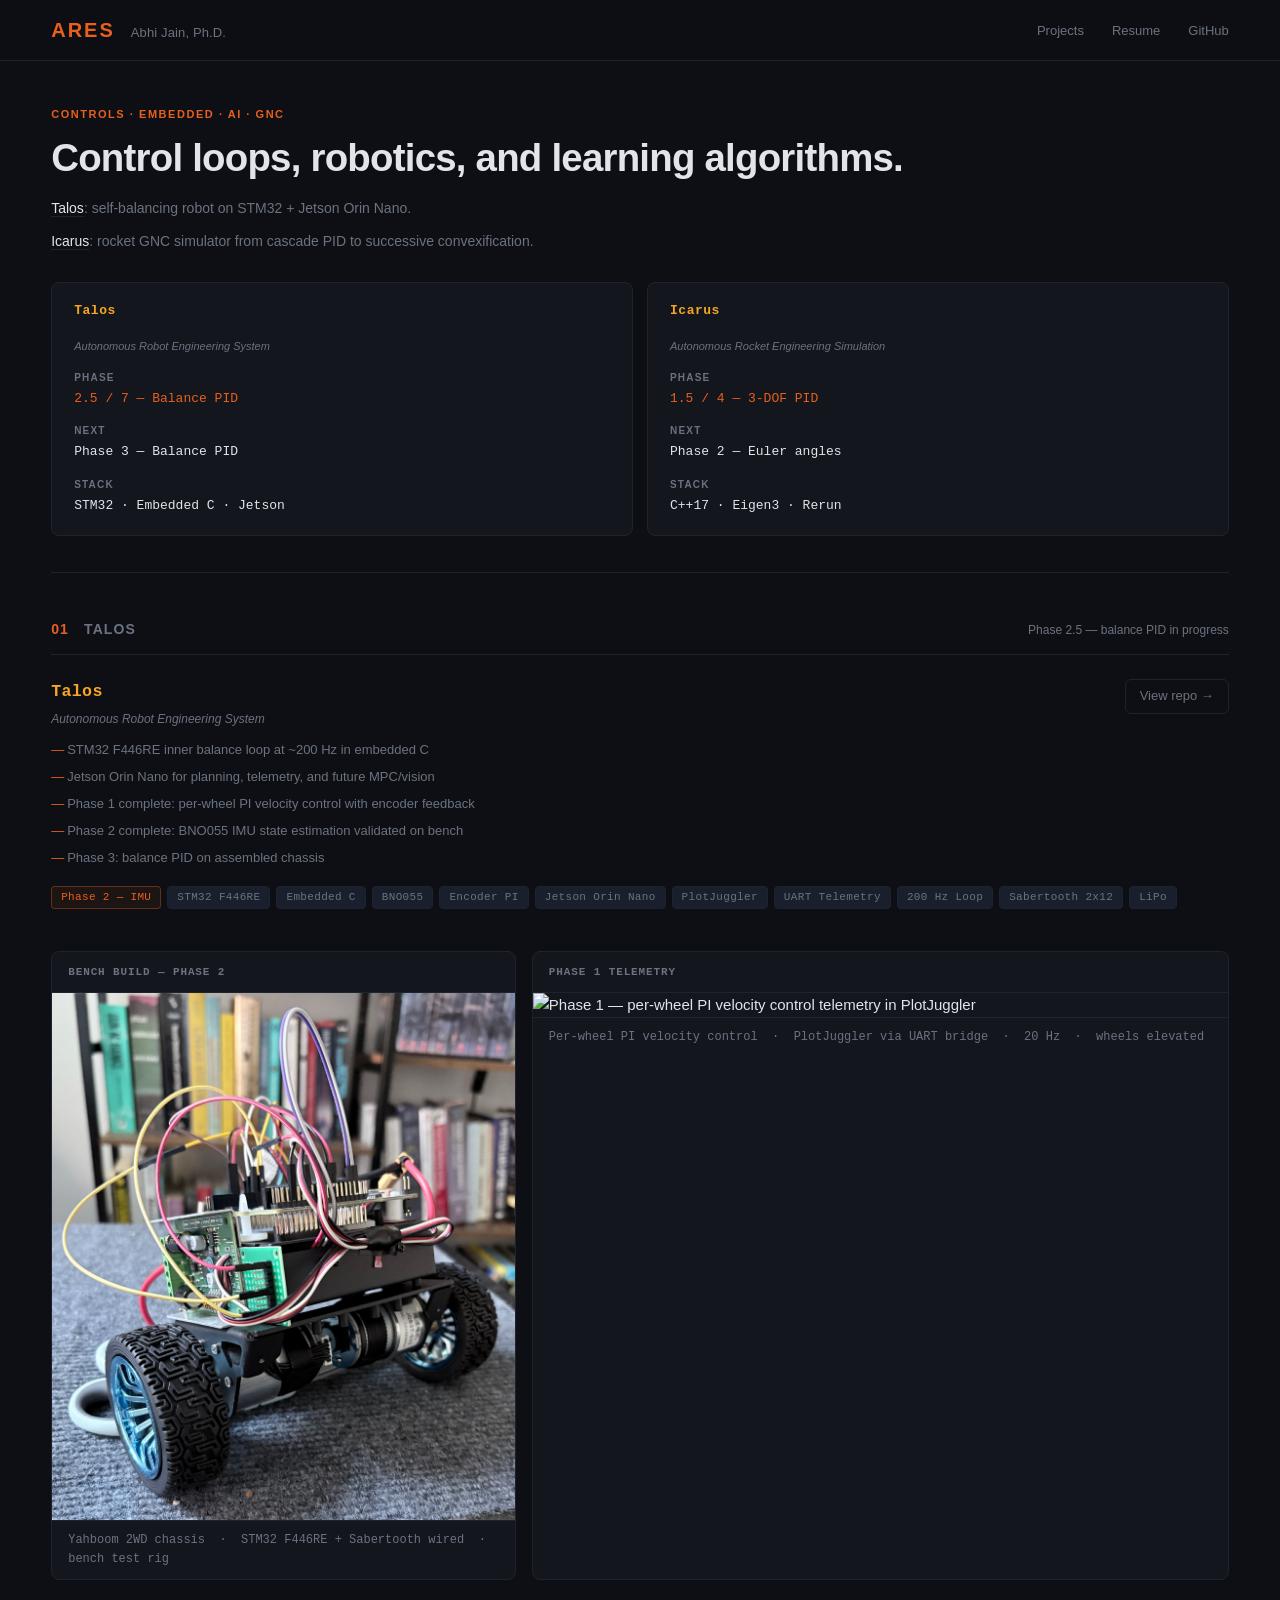
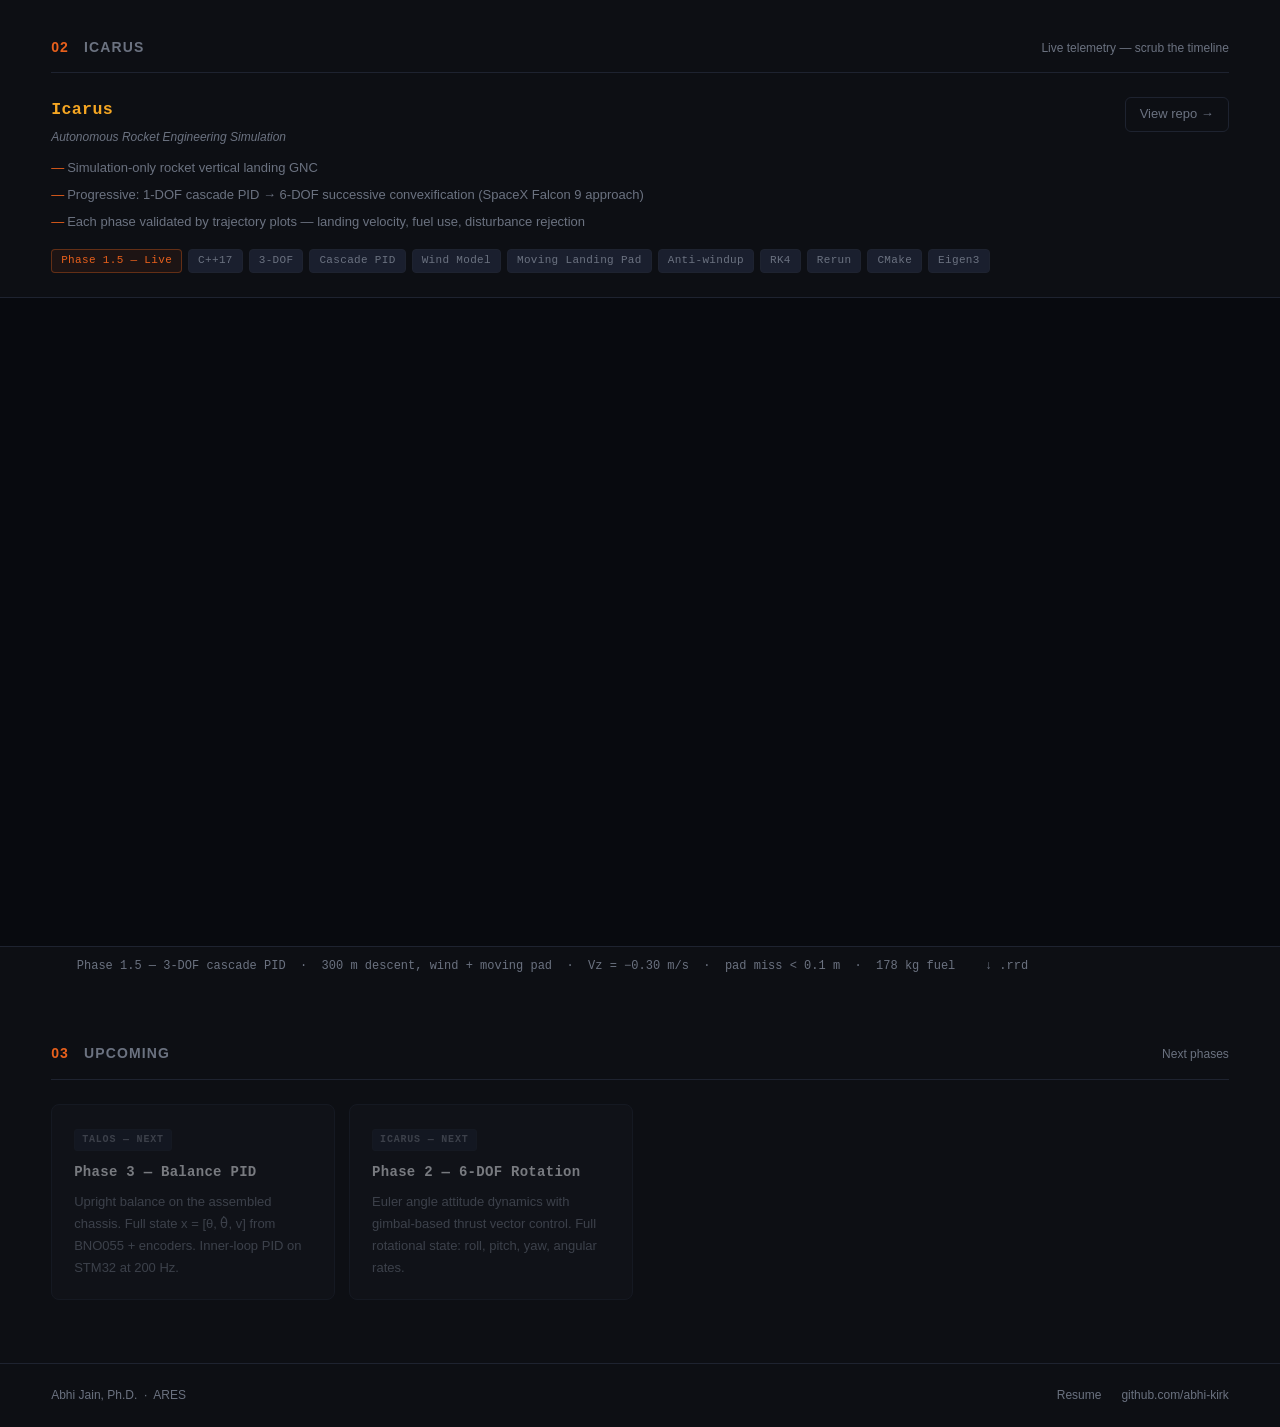
==== commit aa012dbe: "Add Talos project, resume link, and updated intro copy" ====
--- a/index.html
+++ b/index.html
@@ -93,10 +93,52 @@
       padding: clamp(36px, 5vh, 56px) 0 clamp(28px, 4vh, 44px);
       border-bottom: 1px solid var(--border);
       margin-bottom: clamp(36px, 5vh, 56px);
+      display: flex;
+      flex-direction: column;
+      gap: 28px;
+    }
+
+    .intro-cards {
       display: grid;
-      grid-template-columns: 1fr auto;
-      gap: 40px;
-      align-items: start;
+      grid-template-columns: 1fr 1fr;
+      gap: 14px;
+    }
+
+    .intro-project-card {
+      display: flex;
+      flex-direction: column;
+      gap: 14px;
+      padding: 18px 22px;
+      background: var(--surface);
+      border: 1px solid var(--border);
+      border-radius: 8px;
+    }
+
+    .intro-card-name {
+      font-size: 13px;
+      font-weight: 700;
+      letter-spacing: 0.04em;
+      font-family: ui-monospace, "SF Mono", Menlo, monospace;
+      color: var(--text);
+    }
+
+    .intro-card-name span { color: var(--accent2); }
+
+    .intro-card-subtitle {
+      font-size: 11px;
+      font-style: italic;
+      color: var(--muted);
+      margin-top: 2px;
+      font-family: -apple-system, BlinkMacSystemFont, "Segoe UI", Helvetica, Arial, sans-serif;
+    }
+
+    .card-subtitle {
+      font-size: 12px;
+      font-style: italic;
+      color: var(--muted);
+      margin-top: -4px;
+      margin-bottom: 10px;
+      font-family: -apple-system, BlinkMacSystemFont, "Segoe UI", Helvetica, Arial, sans-serif;
     }
 
     .intro-label {
@@ -159,14 +201,7 @@
     }
 
     .intro-meta {
-      display: flex;
-      flex-direction: column;
-      gap: 18px;
-      padding: 20px 24px;
-      background: var(--surface);
-      border: 1px solid var(--border);
-      border-radius: 8px;
-      min-width: 220px;
+      display: none;
     }
 
     .meta-row {
@@ -192,8 +227,7 @@
     .meta-value.accent { color: var(--accent); }
 
     @media (max-width: 700px) {
-      .intro { grid-template-columns: 1fr; }
-      .intro-meta { display: none; }
+      .intro-cards { grid-template-columns: 1fr; }
     }
 
     /* ── Section ── */
@@ -257,6 +291,30 @@
       color: var(--muted);
       max-width: 680px;
       line-height: 1.7;
+    }
+
+    .card-bullets {
+      list-style: none;
+      font-size: clamp(13px, 0.85vw, 14px);
+      color: var(--muted);
+      max-width: 680px;
+      line-height: 1.7;
+      display: flex;
+      flex-direction: column;
+      gap: 5px;
+      margin-top: 4px;
+    }
+
+    .card-bullets li {
+      padding-left: 16px;
+      position: relative;
+    }
+
+    .card-bullets li::before {
+      content: '—';
+      position: absolute;
+      left: 0;
+      color: var(--accent);
     }
 
     .card-link {
@@ -380,6 +438,45 @@
     footer a { color: var(--muted); text-decoration: none; }
     footer a:hover { color: var(--text); }
 
+    .talos-media {
+      display: grid;
+      grid-template-columns: 2fr 3fr;
+      gap: 16px;
+      margin-top: 24px;
+    }
+
+    .talos-media-card {
+      background: var(--surface);
+      border: 1px solid var(--border);
+      border-radius: 8px;
+      overflow: hidden;
+    }
+
+    .talos-media-card-label {
+      padding: 12px 16px 10px;
+      font-size: 11px;
+      font-weight: 600;
+      letter-spacing: 0.08em;
+      text-transform: uppercase;
+      color: var(--muted);
+      font-family: ui-monospace, "SF Mono", Menlo, monospace;
+    }
+
+    .talos-media-card img {
+      width: 100%;
+      display: block;
+      border-top: 1px solid var(--border);
+      border-bottom: 1px solid var(--border);
+    }
+
+    .talos-media-card .embed-caption {
+      padding: 10px 16px;
+    }
+
+    @media (max-width: 700px) {
+      .talos-media { grid-template-columns: 1fr; }
+    }
+
     @media (max-width: 600px) {
       .nav-author { display: none; }
       nav ul { gap: 18px; }
@@ -400,6 +497,7 @@
     </div>
     <ul>
       <li><a href="#projects">Projects</a></li>
+      <li><a href="AJain_Resume.pdf" target="_blank">Resume</a></li>
       <li><a href="https://github.com/abhi-kirk" target="_blank">GitHub</a></li>
     </ul>
   </div>
@@ -409,36 +507,43 @@
 <div class="inner">
   <div class="intro">
     <div class="intro-left">
-      <p class="intro-label">GNC &amp; Controls Engineering</p>
-      <h1 class="intro-heading">Simulation to hardware,<br>one hard problem at a time.</h1>
-      <p class="intro-body">
-        Personal GNC and controls engineering projects. <strong>ARES</strong> is a codename —
-        Autonomous <em>Rocket</em> Engineering Simulation (Icarus) and
-        Autonomous <em>Robot</em> Engineering System (Talos).
-      </p>
-      <ul class="intro-points">
-        <li><strong>One hard problem per phase</strong> — each must fully succeed before the next begins</li>
-        <li><strong>No magic tuning</strong> — every gain justified by trajectory plots or grid search</li>
-        <li><strong>Algorithms match the papers</strong> — benchmarked against Acikmese, Szmuk, Blackmore</li>
-        <li><strong>Progressive stack</strong> — PID → LQR → MPC → Successive Convexification → RL</li>
-      </ul>
-    </div>
-    <div class="intro-meta">
-      <div class="meta-row">
-        <span class="meta-label">Active</span>
-        <span class="meta-value accent">ARES-Icarus</span>
-      </div>
-      <div class="meta-row">
-        <span class="meta-label">Current phase</span>
-        <span class="meta-value">1.5 / 4 — 3-DOF PID</span>
-      </div>
-      <div class="meta-row">
-        <span class="meta-label">Next</span>
-        <span class="meta-value">Phase 2 — Euler angles</span>
-      </div>
-      <div class="meta-row">
-        <span class="meta-label">Stack</span>
-        <span class="meta-value">C++17 · Python · Rerun</span>
+      <p class="intro-label">Controls &middot; Embedded &middot; AI &middot; GNC</p>
+      <h1 class="intro-heading">Control loops, robotics, and learning algorithms.</h1>
+      <p class="intro-body"><a href="https://github.com/abhi-kirk/ARES-Talos" target="_blank" style="color:var(--text);font-weight:500;text-decoration:none;border-bottom:1px solid var(--border);">Talos</a>: self-balancing robot on STM32 + Jetson Orin Nano.</p>
+      <p class="intro-body" style="margin-top: 8px;"><a href="https://github.com/abhi-kirk/ARES-Icarus" target="_blank" style="color:var(--text);font-weight:500;text-decoration:none;border-bottom:1px solid var(--border);">Icarus</a>: rocket GNC simulator from cascade PID to successive convexification.</p>
+    </div>
+    <div class="intro-cards">
+      <div class="intro-project-card">
+        <span class="intro-card-name"><span>Talos</span></span>
+        <span class="intro-card-subtitle">Autonomous Robot Engineering System</span>
+        <div class="meta-row">
+          <span class="meta-label">Phase</span>
+          <span class="meta-value accent">2.5 / 7 — Balance PID</span>
+        </div>
+        <div class="meta-row">
+          <span class="meta-label">Next</span>
+          <span class="meta-value">Phase 3 — Balance PID</span>
+        </div>
+        <div class="meta-row">
+          <span class="meta-label">Stack</span>
+          <span class="meta-value">STM32 · Embedded C · Jetson</span>
+        </div>
+      </div>
+      <div class="intro-project-card">
+        <span class="intro-card-name"><span>Icarus</span></span>
+        <span class="intro-card-subtitle">Autonomous Rocket Engineering Simulation</span>
+        <div class="meta-row">
+          <span class="meta-label">Phase</span>
+          <span class="meta-value accent">1.5 / 4 — 3-DOF PID</span>
+        </div>
+        <div class="meta-row">
+          <span class="meta-label">Next</span>
+          <span class="meta-value">Phase 2 — Euler angles</span>
+        </div>
+        <div class="meta-row">
+          <span class="meta-label">Stack</span>
+          <span class="meta-value">C++17 · Eigen3 · Rerun</span>
+        </div>
       </div>
     </div>
   </div>
@@ -446,25 +551,77 @@
 
 <!-- Projects -->
 <section id="projects">
+
+  <!-- 01 — Talos -->
   <div class="inner">
     <div class="section-header">
-      <h2 class="section-title"><span>01</span> Active Projects</h2>
-      <span class="section-meta">Live telemetry — scrub the timeline</span>
-    </div>
-
-    <!-- Project header: flat, no card border -->
+      <h2 class="section-title"><span>01</span> Talos</h2>
+      <span class="section-meta">Phase 2.5 — balance PID in progress</span>
+    </div>
+
     <div class="project-header">
       <div>
-        <p class="card-title">ARES-<span>Icarus</span></p>
-        <p class="card-desc">
-          Simulation-only rocket vertical landing GNC. Progressive development from 1-DOF cascade PID
-          to 6-DOF successive convexification (the approach used in SpaceX Falcon 9 guidance).
-          Each phase must fully succeed — landing velocity, fuel use, and disturbance rejection
-          validated by plots — before the next begins.
-        </p>
+        <p class="card-title"><span>Talos</span></p>
+        <p class="card-subtitle">Autonomous Robot Engineering System</p>
+        <ul class="card-bullets">
+          <li>STM32 F446RE inner balance loop at ~200 Hz in embedded C</li>
+          <li>Jetson Orin Nano for planning, telemetry, and future MPC/vision</li>
+          <li>Phase 1 complete: per-wheel PI velocity control with encoder feedback</li>
+          <li>Phase 2 complete: BNO055 IMU state estimation validated on bench</li>
+          <li>Phase 3: balance PID on assembled chassis</li>
+        </ul>
+      </div>
+      <a class="card-link" href="https://github.com/abhi-kirk/ARES-Talos" target="_blank">View repo →</a>
+    </div>
+
+    <div class="tags" style="padding: 0 0 18px 0;">
+      <span class="tag tag-accent">Phase 2 — IMU</span>
+      <span class="tag">STM32 F446RE</span>
+      <span class="tag">Embedded C</span>
+      <span class="tag">BNO055</span>
+      <span class="tag">Encoder PI</span>
+      <span class="tag">Jetson Orin Nano</span>
+      <span class="tag">PlotJuggler</span>
+      <span class="tag">UART Telemetry</span>
+      <span class="tag">200 Hz Loop</span>
+      <span class="tag">Sabertooth 2x12</span>
+      <span class="tag">LiPo</span>
+    </div>
+
+    <div class="talos-media">
+      <div class="talos-media-card">
+        <div class="talos-media-card-label">Bench build — Phase 2</div>
+        <img src="assets/talos-bench.jpeg" alt="Talos physical bench build — wired hardware on Yahboom chassis" />
+        <div class="embed-caption">Yahboom 2WD chassis &nbsp;·&nbsp; STM32 F446RE + Sabertooth wired &nbsp;·&nbsp; bench test rig</div>
+      </div>
+      <div class="talos-media-card">
+        <div class="talos-media-card-label">Phase 1 telemetry</div>
+        <img src="assets/pid-plots.gif" alt="Phase 1 — per-wheel PI velocity control telemetry in PlotJuggler" />
+        <div class="embed-caption">Per-wheel PI velocity control &nbsp;·&nbsp; PlotJuggler via UART bridge &nbsp;·&nbsp; 20 Hz &nbsp;·&nbsp; wheels elevated</div>
+      </div>
+    </div>
+  </div>
+
+  <!-- 02 — Icarus -->
+  <div class="inner" style="margin-top: 56px;">
+    <div class="section-header">
+      <h2 class="section-title"><span>02</span> Icarus</h2>
+      <span class="section-meta">Live telemetry — scrub the timeline</span>
+    </div>
+
+    <div class="project-header">
+      <div>
+        <p class="card-title"><span>Icarus</span></p>
+        <p class="card-subtitle">Autonomous Rocket Engineering Simulation</p>
+        <ul class="card-bullets">
+          <li>Simulation-only rocket vertical landing GNC</li>
+          <li>Progressive: 1-DOF cascade PID → 6-DOF successive convexification (SpaceX Falcon 9 approach)</li>
+          <li>Each phase validated by trajectory plots — landing velocity, fuel use, disturbance rejection</li>
+        </ul>
       </div>
       <a class="card-link" href="https://github.com/abhi-kirk/ARES-Icarus" target="_blank">View repo →</a>
     </div>
+
     <div class="tags" style="padding: 0 0 0 0;">
       <span class="tag tag-accent">Phase 1.5 — Live</span>
       <span class="tag">C++17</span>
@@ -480,7 +637,7 @@
     </div>
   </div>
 
-  <!-- Full-width embed -->
+  <!-- Full-width Rerun embed -->
   <div class="rerun-embed">
     <iframe
       src="https://app.rerun.io/version/0.30.2/index.html?url=https://abhi-kirk.github.io/ARES/icarus-phase1.5.rrd"
@@ -498,25 +655,25 @@
       <a href="https://abhi-kirk.github.io/ARES/icarus-phase1.5.rrd">↓ .rrd</a>
     </div>
 
-    <!-- Upcoming -->
+    <!-- 03 — Upcoming -->
     <div style="margin-top: 56px;">
       <div class="section-header">
-        <h2 class="section-title"><span>02</span> Upcoming</h2>
-        <span class="section-meta">In progress</span>
+        <h2 class="section-title"><span>03</span> Upcoming</h2>
+        <span class="section-meta">Next phases</span>
       </div>
 
       <div class="upcoming-grid">
+        <div class="upcoming-card">
+          <div class="upcoming-pill">Talos — Next</div>
+          <p class="card-title">Phase 3 — Balance PID</p>
+          <p class="card-desc" style="font-size:13px;">Upright balance on the assembled chassis. Full state x = [θ, θ̇, v] from BNO055 + encoders. Inner-loop PID on STM32 at 200 Hz.</p>
+        </div>
+
         <div class="upcoming-card">
           <div class="upcoming-pill">Icarus — Next</div>
           <p class="card-title">Phase 2 — 6-DOF Rotation</p>
           <p class="card-desc" style="font-size:13px;">Euler angle attitude dynamics with gimbal-based thrust vector control. Full rotational state: roll, pitch, yaw, angular rates.</p>
         </div>
-
-        <div class="upcoming-card">
-          <div class="upcoming-pill">Talos — In progress</div>
-          <p class="card-title">ARES-Talos</p>
-          <p class="card-desc" style="font-size:13px;">Two-wheel self-balancing robot. STM32 inner-loop PID, Jetson Orin Nano for planning and Foxglove telemetry.</p>
-        </div>
       </div>
     </div>
   </div>
@@ -526,7 +683,10 @@
 <footer>
   <div class="inner footer-inner">
     <span>Abhi Jain, Ph.D. &nbsp;·&nbsp; ARES</span>
-    <a href="https://github.com/abhi-kirk" target="_blank">github.com/abhi-kirk</a>
+    <div style="display:flex; gap: 20px;">
+      <a href="AJain_Resume.pdf" target="_blank">Resume</a>
+      <a href="https://github.com/abhi-kirk" target="_blank">github.com/abhi-kirk</a>
+    </div>
   </div>
 </footer>
 
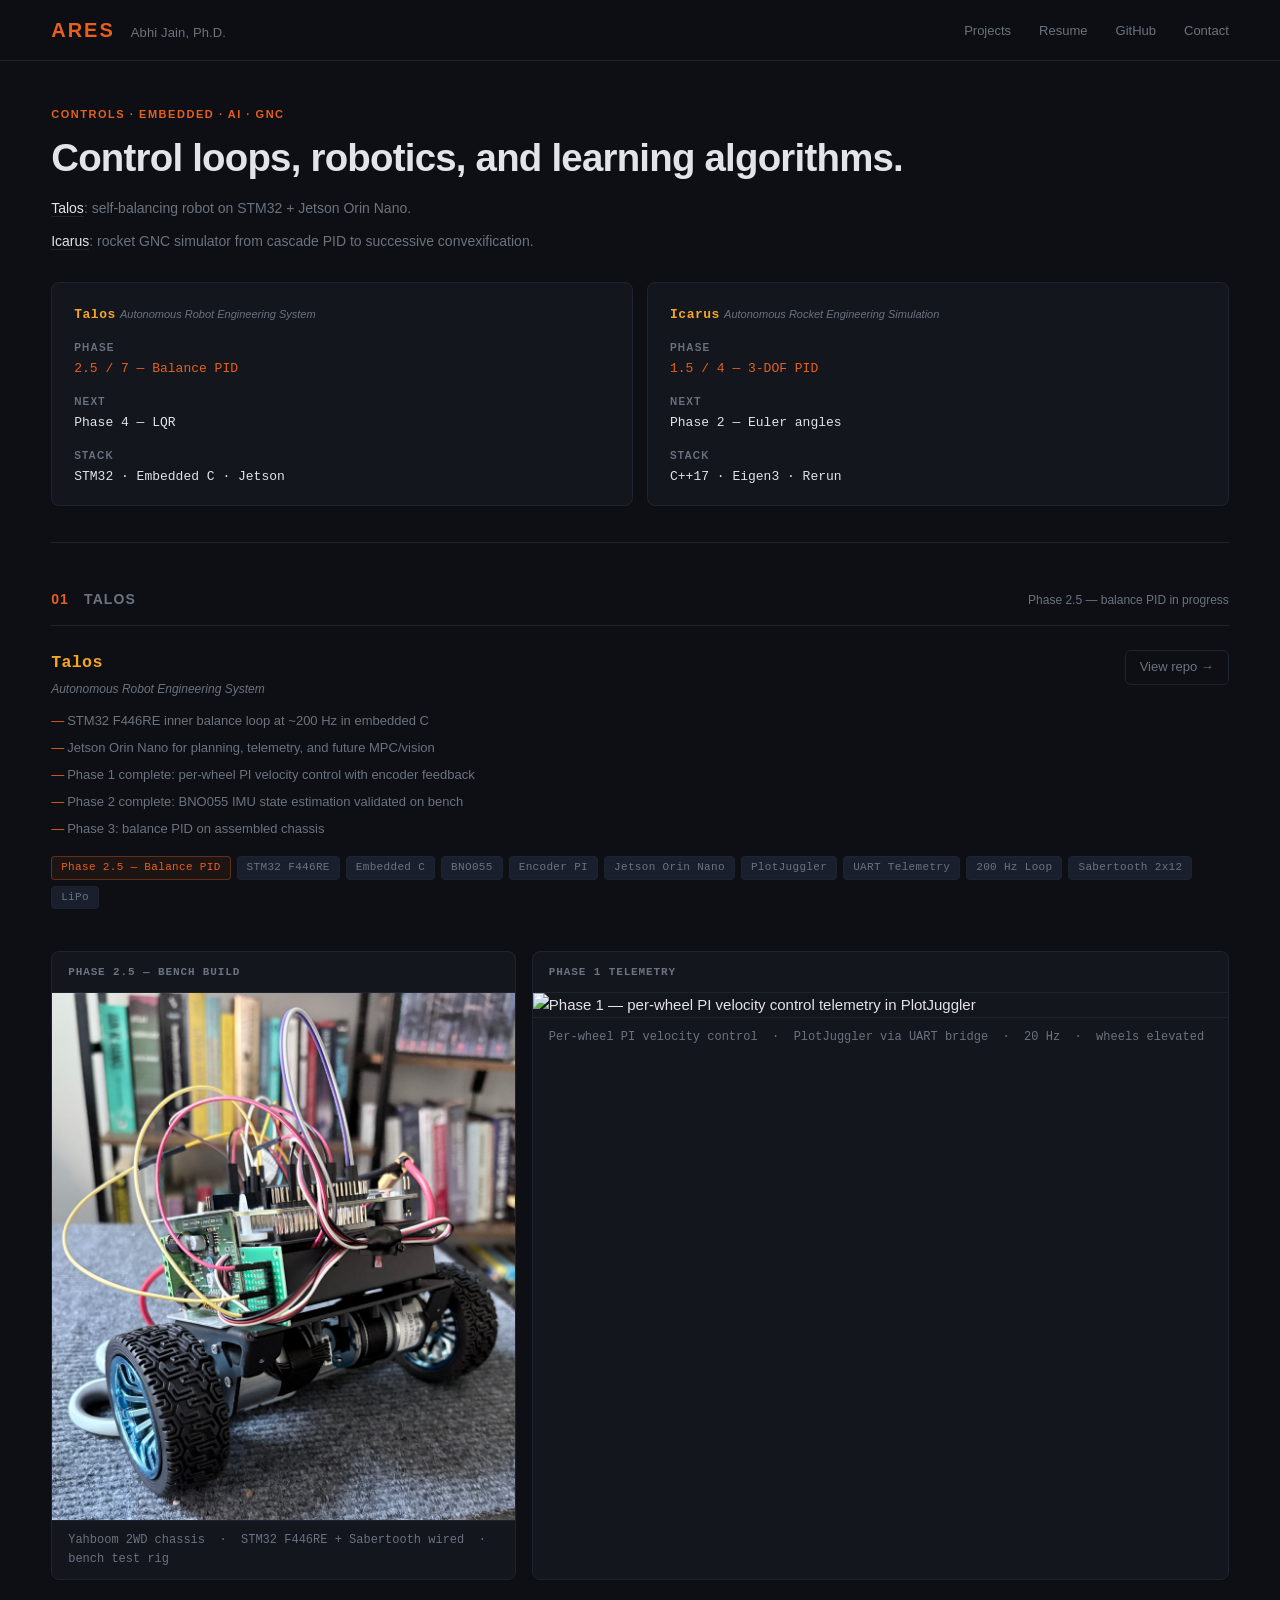
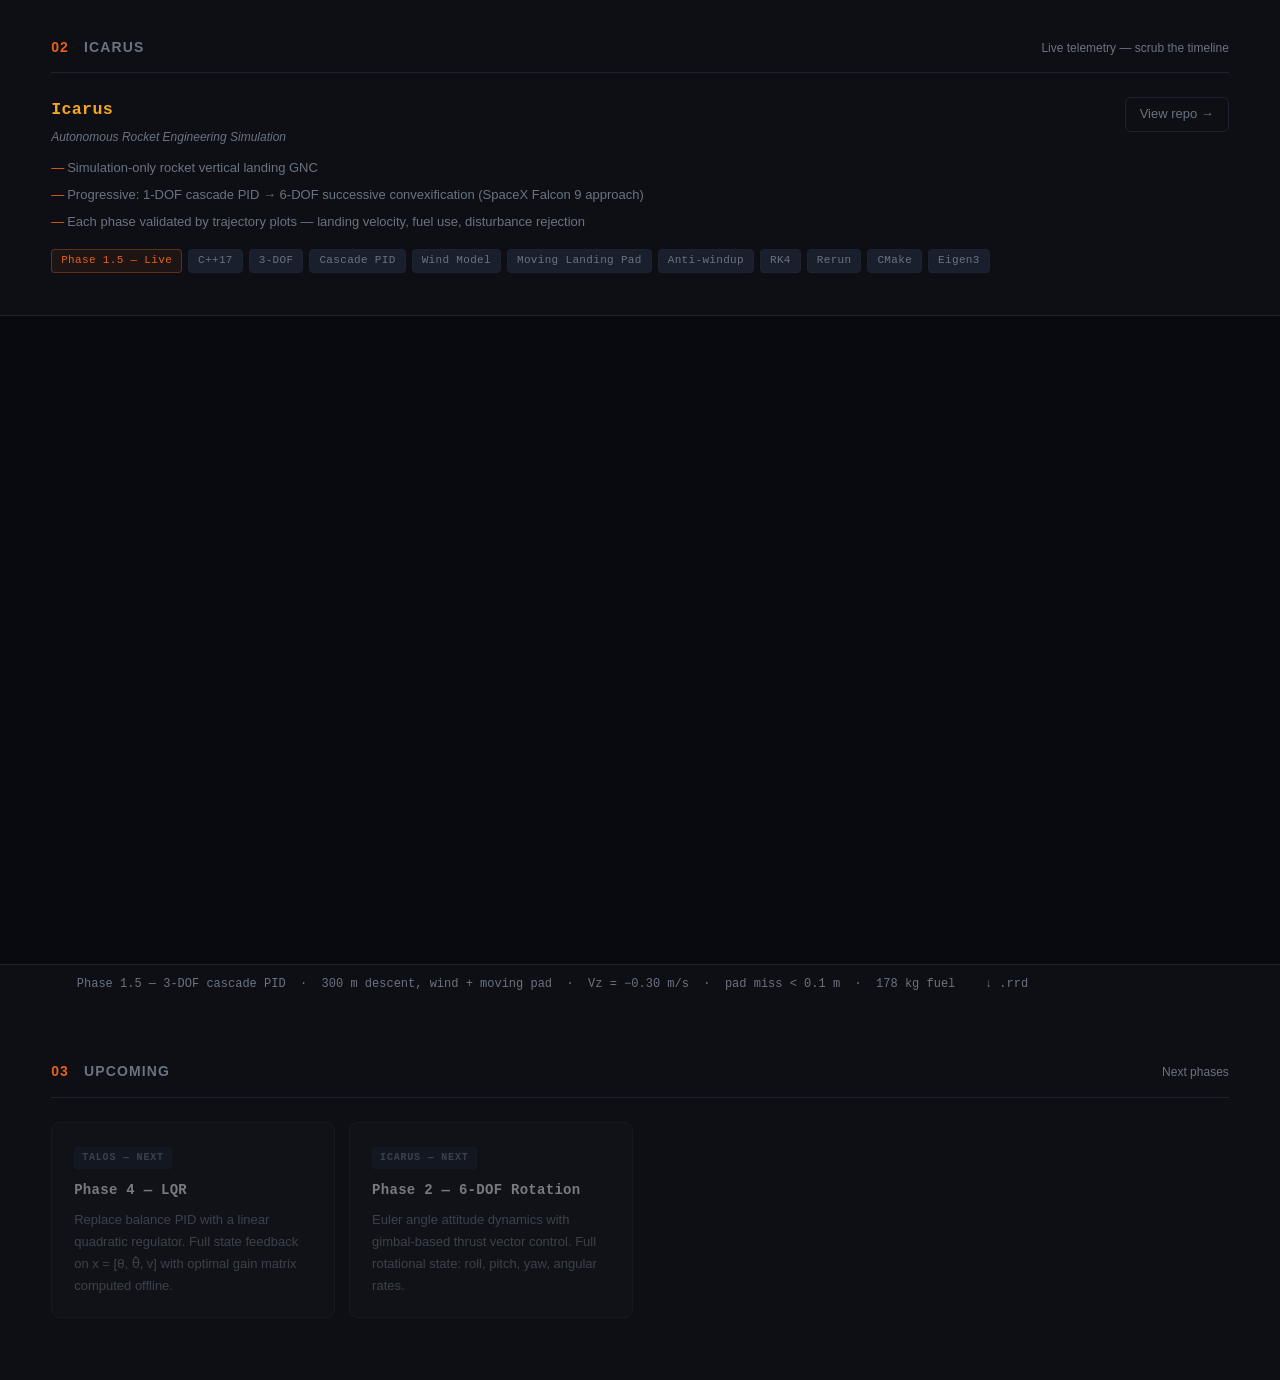
==== commit e47b16ab: "Polish: fix phase labels, contact link, remove footer, fix upcoming section" ====
--- a/index.html
+++ b/index.html
@@ -171,38 +171,6 @@
       font-weight: 500;
     }
 
-    .intro-points {
-      list-style: none;
-      margin-top: 20px;
-      display: flex;
-      flex-direction: column;
-      gap: 11px;
-    }
-
-    .intro-points li {
-      font-size: clamp(13px, 0.95vw, 15px);
-      color: var(--muted);
-      padding-left: 18px;
-      position: relative;
-      line-height: 1.5;
-    }
-
-    .intro-points li::before {
-      content: '—';
-      position: absolute;
-      left: 0;
-      color: var(--accent);
-      font-weight: 600;
-    }
-
-    .intro-points li strong {
-      color: var(--text);
-      font-weight: 500;
-    }
-
-    .intro-meta {
-      display: none;
-    }
 
     .meta-row {
       display: flex;
@@ -266,14 +234,6 @@
       justify-content: space-between;
       gap: 20px;
       margin-bottom: 16px;
-    }
-
-    .card-header {
-      padding: clamp(18px, 2vw, 28px) clamp(18px, 2vw, 32px) 16px;
-      display: flex;
-      align-items: flex-start;
-      justify-content: space-between;
-      gap: 20px;
     }
 
     .card-title {
@@ -420,23 +380,6 @@
       font-family: ui-monospace, "SF Mono", Menlo, monospace;
     }
 
-    /* ── Footer ── */
-    footer {
-      border-top: 1px solid var(--border);
-    }
-
-    .footer-inner {
-      display: flex;
-      align-items: center;
-      justify-content: space-between;
-      padding-top: 22px;
-      padding-bottom: 22px;
-      font-size: 12px;
-      color: var(--muted);
-    }
-
-    footer a { color: var(--muted); text-decoration: none; }
-    footer a:hover { color: var(--text); }
 
     .talos-media {
       display: grid;
@@ -499,6 +442,7 @@
       <li><a href="#projects">Projects</a></li>
       <li><a href="AJain_Resume.pdf" target="_blank">Resume</a></li>
       <li><a href="https://github.com/abhi-kirk" target="_blank">GitHub</a></li>
+      <li><a href="mailto:abhikirk@icloud.com">Contact</a></li>
     </ul>
   </div>
 </nav>
@@ -514,15 +458,17 @@
     </div>
     <div class="intro-cards">
       <div class="intro-project-card">
-        <span class="intro-card-name"><span>Talos</span></span>
-        <span class="intro-card-subtitle">Autonomous Robot Engineering System</span>
+        <div>
+          <span class="intro-card-name"><span>Talos</span></span>
+          <span class="intro-card-subtitle">Autonomous Robot Engineering System</span>
+        </div>
         <div class="meta-row">
           <span class="meta-label">Phase</span>
           <span class="meta-value accent">2.5 / 7 — Balance PID</span>
         </div>
         <div class="meta-row">
           <span class="meta-label">Next</span>
-          <span class="meta-value">Phase 3 — Balance PID</span>
+          <span class="meta-value">Phase 4 — LQR</span>
         </div>
         <div class="meta-row">
           <span class="meta-label">Stack</span>
@@ -530,8 +476,10 @@
         </div>
       </div>
       <div class="intro-project-card">
-        <span class="intro-card-name"><span>Icarus</span></span>
-        <span class="intro-card-subtitle">Autonomous Rocket Engineering Simulation</span>
+        <div>
+          <span class="intro-card-name"><span>Icarus</span></span>
+          <span class="intro-card-subtitle">Autonomous Rocket Engineering Simulation</span>
+        </div>
         <div class="meta-row">
           <span class="meta-label">Phase</span>
           <span class="meta-value accent">1.5 / 4 — 3-DOF PID</span>
@@ -575,7 +523,7 @@
     </div>
 
     <div class="tags" style="padding: 0 0 18px 0;">
-      <span class="tag tag-accent">Phase 2 — IMU</span>
+      <span class="tag tag-accent">Phase 2.5 — Balance PID</span>
       <span class="tag">STM32 F446RE</span>
       <span class="tag">Embedded C</span>
       <span class="tag">BNO055</span>
@@ -590,7 +538,7 @@
 
     <div class="talos-media">
       <div class="talos-media-card">
-        <div class="talos-media-card-label">Bench build — Phase 2</div>
+        <div class="talos-media-card-label">Phase 2.5 — bench build</div>
         <img src="assets/talos-bench.jpeg" alt="Talos physical bench build — wired hardware on Yahboom chassis" />
         <div class="embed-caption">Yahboom 2WD chassis &nbsp;·&nbsp; STM32 F446RE + Sabertooth wired &nbsp;·&nbsp; bench test rig</div>
       </div>
@@ -622,7 +570,7 @@
       <a class="card-link" href="https://github.com/abhi-kirk/ARES-Icarus" target="_blank">View repo →</a>
     </div>
 
-    <div class="tags" style="padding: 0 0 0 0;">
+    <div class="tags" style="padding: 0 0 18px 0;">
       <span class="tag tag-accent">Phase 1.5 — Live</span>
       <span class="tag">C++17</span>
       <span class="tag">3-DOF</span>
@@ -665,8 +613,8 @@
       <div class="upcoming-grid">
         <div class="upcoming-card">
           <div class="upcoming-pill">Talos — Next</div>
-          <p class="card-title">Phase 3 — Balance PID</p>
-          <p class="card-desc" style="font-size:13px;">Upright balance on the assembled chassis. Full state x = [θ, θ̇, v] from BNO055 + encoders. Inner-loop PID on STM32 at 200 Hz.</p>
+          <p class="card-title">Phase 4 — LQR</p>
+          <p class="card-desc" style="font-size:13px;">Replace balance PID with a linear quadratic regulator. Full state feedback on x = [θ, θ̇, v] with optimal gain matrix computed offline.</p>
         </div>
 
         <div class="upcoming-card">
@@ -679,16 +627,6 @@
   </div>
 </section>
 
-<!-- Footer -->
-<footer>
-  <div class="inner footer-inner">
-    <span>Abhi Jain, Ph.D. &nbsp;·&nbsp; ARES</span>
-    <div style="display:flex; gap: 20px;">
-      <a href="AJain_Resume.pdf" target="_blank">Resume</a>
-      <a href="https://github.com/abhi-kirk" target="_blank">github.com/abhi-kirk</a>
-    </div>
-  </div>
-</footer>
 
 </body>
 </html>
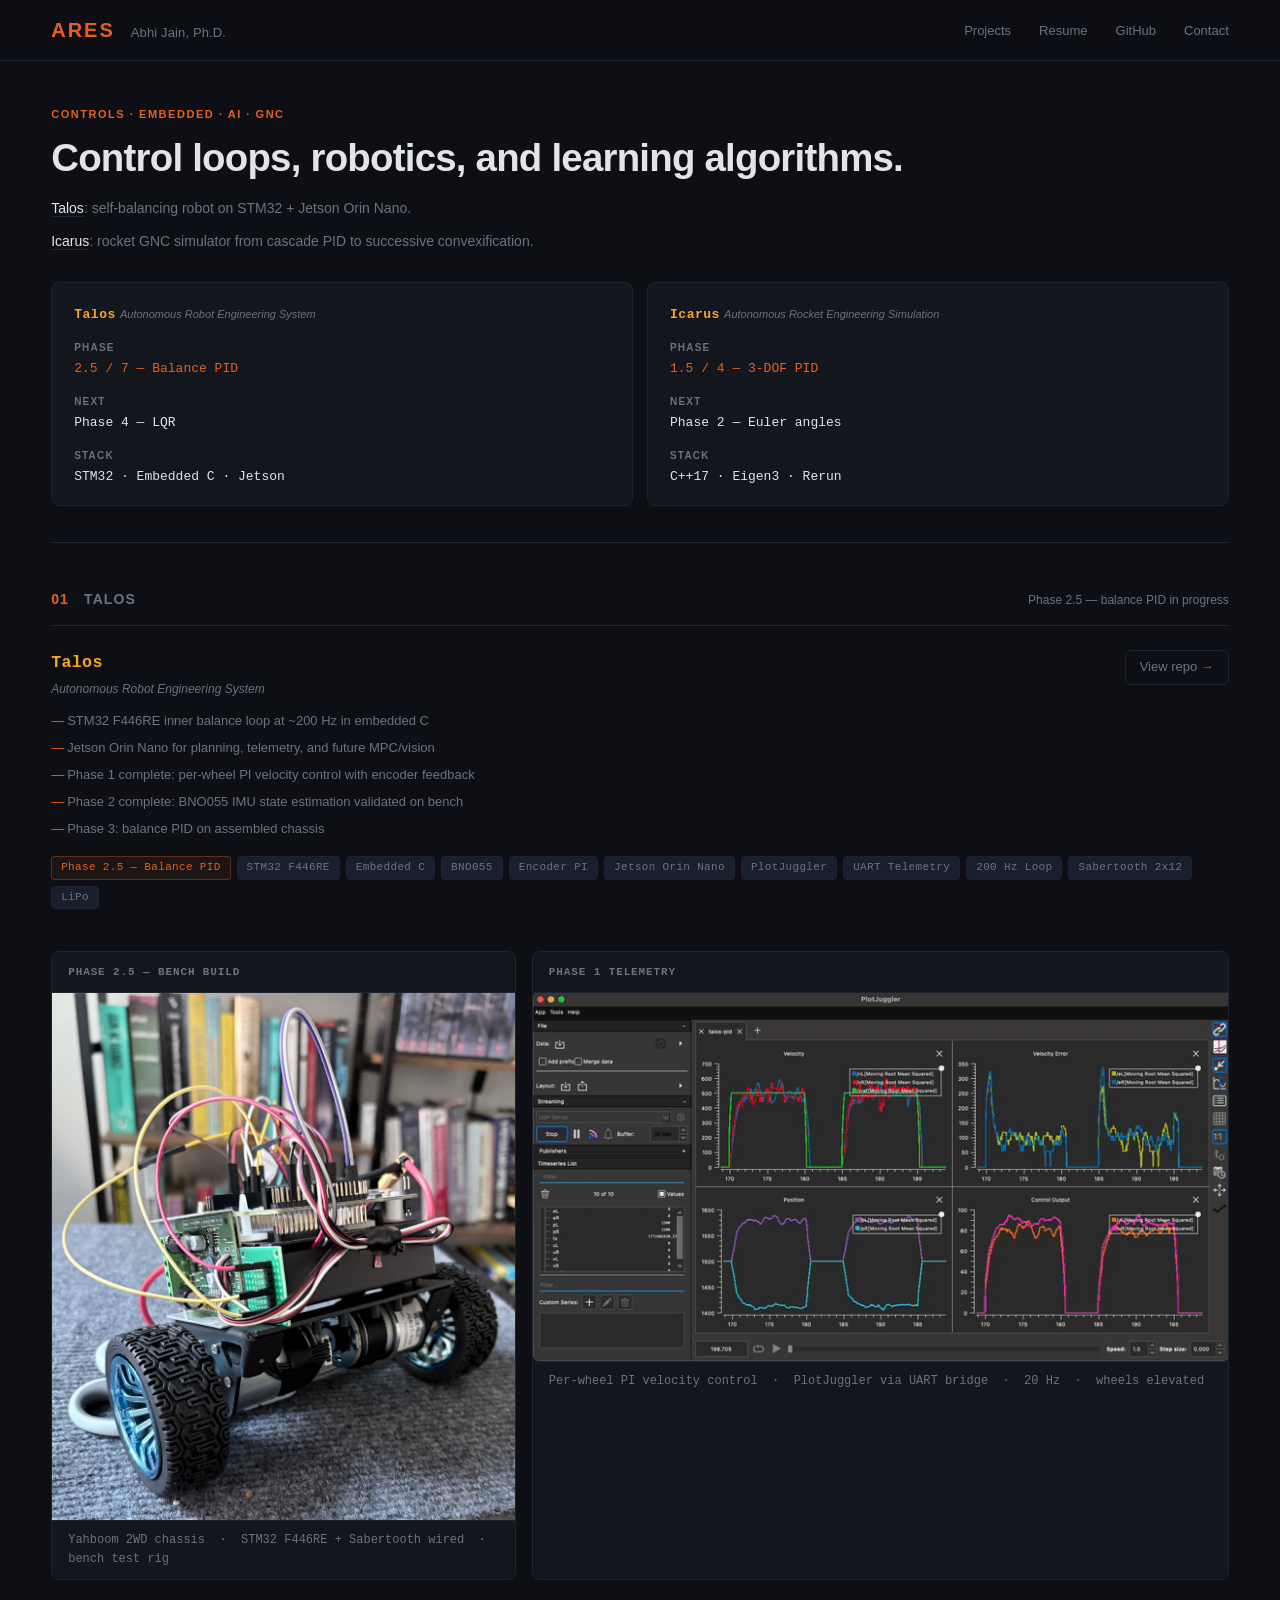
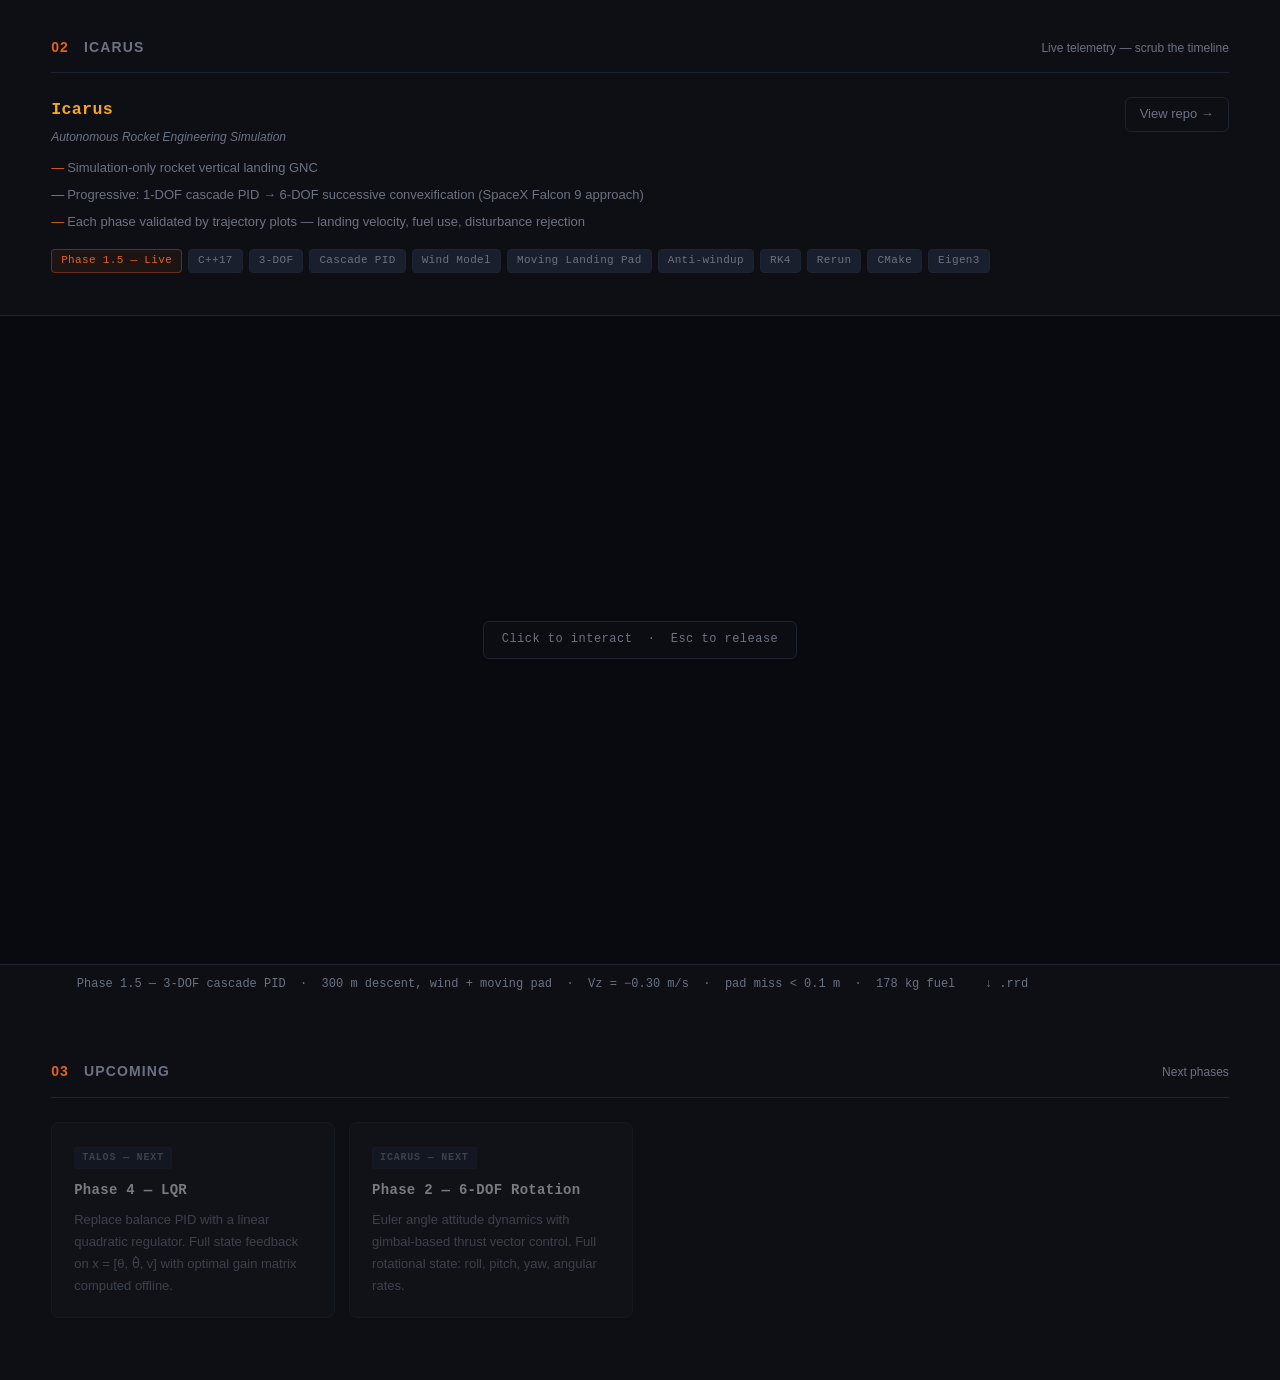
==== commit ba109ece: "update resume; restructure code; include favicon" ====
--- a/index.html
+++ b/index.html
@@ -1,437 +1,14 @@
 <!DOCTYPE html>
+<!-- Generated by src/build.sh — edit src/ partials, not this file directly -->
 <html lang="en">
 <head>
   <meta charset="UTF-8" />
   <meta name="viewport" content="width=device-width, initial-scale=1.0" />
-  <title>ARES — Abhi Jain</title>
-  <style>
-    :root {
-      --bg:        #0d0f14;
-      --surface:   #13161d;
-      --border:    #1e2330;
-      --accent:    #e8601c;
-      --accent2:   #f5a623;
-      --text:      #e2e4ea;
-      --muted:     #6b7280;
-      --tag-bg:    #1a1f2e;
-    }
-
-    * { box-sizing: border-box; margin: 0; padding: 0; }
-
-    body {
-      background: var(--bg);
-      color: var(--text);
-      font-family: -apple-system, BlinkMacSystemFont, "Segoe UI", Helvetica, Arial, sans-serif;
-      font-size: 15px;
-      line-height: 1.6;
-      min-height: 100vh;
-    }
-
-    .inner {
-      width: 100%;
-      max-width: 1400px;
-      margin: 0 auto;
-      padding: 0 clamp(20px, 4vw, 64px);
-    }
-
-    /* ── Nav ── */
-    nav {
-      border-bottom: 1px solid var(--border);
-      position: sticky;
-      top: 0;
-      background: rgba(13, 15, 20, 0.95);
-      backdrop-filter: blur(12px);
-      z-index: 10;
-    }
-
-    .nav-inner {
-      display: flex;
-      align-items: center;
-      justify-content: space-between;
-      padding-top: 14px;
-      padding-bottom: 14px;
-    }
-
-    .nav-left {
-      display: flex;
-      align-items: baseline;
-      gap: 16px;
-    }
-
-    .nav-logo {
-      font-size: 20px;
-      font-weight: 700;
-      letter-spacing: 0.1em;
-      color: var(--accent);
-      text-decoration: none;
-    }
-
-    .nav-author {
-      font-size: 13px;
-      color: var(--muted);
-      letter-spacing: 0.01em;
-    }
-
-    nav ul {
-      list-style: none;
-      display: flex;
-      gap: 28px;
-      align-items: center;
-    }
-
-    nav a {
-      color: var(--muted);
-      text-decoration: none;
-      font-size: 13px;
-      transition: color 0.15s;
-    }
-
-    nav a:hover { color: var(--text); }
-
-    /* ── Intro strip ── */
-    .intro {
-      padding: clamp(36px, 5vh, 56px) 0 clamp(28px, 4vh, 44px);
-      border-bottom: 1px solid var(--border);
-      margin-bottom: clamp(36px, 5vh, 56px);
-      display: flex;
-      flex-direction: column;
-      gap: 28px;
-    }
-
-    .intro-cards {
-      display: grid;
-      grid-template-columns: 1fr 1fr;
-      gap: 14px;
-    }
-
-    .intro-project-card {
-      display: flex;
-      flex-direction: column;
-      gap: 14px;
-      padding: 18px 22px;
-      background: var(--surface);
-      border: 1px solid var(--border);
-      border-radius: 8px;
-    }
-
-    .intro-card-name {
-      font-size: 13px;
-      font-weight: 700;
-      letter-spacing: 0.04em;
-      font-family: ui-monospace, "SF Mono", Menlo, monospace;
-      color: var(--text);
-    }
-
-    .intro-card-name span { color: var(--accent2); }
-
-    .intro-card-subtitle {
-      font-size: 11px;
-      font-style: italic;
-      color: var(--muted);
-      margin-top: 2px;
-      font-family: -apple-system, BlinkMacSystemFont, "Segoe UI", Helvetica, Arial, sans-serif;
-    }
-
-    .card-subtitle {
-      font-size: 12px;
-      font-style: italic;
-      color: var(--muted);
-      margin-top: -4px;
-      margin-bottom: 10px;
-      font-family: -apple-system, BlinkMacSystemFont, "Segoe UI", Helvetica, Arial, sans-serif;
-    }
-
-    .intro-label {
-      font-size: 11px;
-      font-weight: 600;
-      letter-spacing: 0.14em;
-      text-transform: uppercase;
-      color: var(--accent);
-      margin-bottom: 12px;
-    }
-
-    .intro-heading {
-      font-size: clamp(28px, 3vw, 44px);
-      font-weight: 700;
-      letter-spacing: -0.02em;
-      color: var(--text);
-      margin-bottom: 16px;
-      line-height: 1.15;
-    }
-
-    .intro-body {
-      font-size: clamp(14px, 1vw, 15px);
-      color: var(--muted);
-      max-width: 600px;
-      line-height: 1.8;
-    }
-
-    .intro-body strong {
-      color: var(--text);
-      font-weight: 500;
-    }
-
-
-    .meta-row {
-      display: flex;
-      flex-direction: column;
-      gap: 3px;
-    }
-
-    .meta-label {
-      font-size: 10px;
-      font-weight: 600;
-      letter-spacing: 0.12em;
-      text-transform: uppercase;
-      color: var(--muted);
-    }
-
-    .meta-value {
-      font-size: 13px;
-      color: var(--text);
-      font-family: ui-monospace, "SF Mono", Menlo, monospace;
-    }
-
-    .meta-value.accent { color: var(--accent); }
-
-    @media (max-width: 700px) {
-      .intro-cards { grid-template-columns: 1fr; }
-    }
-
-    /* ── Section ── */
-    section {
-      padding-bottom: clamp(48px, 7vh, 96px);
-    }
-
-    .section-header {
-      display: flex;
-      align-items: baseline;
-      justify-content: space-between;
-      margin-bottom: 24px;
-      padding-bottom: 14px;
-      border-bottom: 1px solid var(--border);
-    }
-
-    .section-title {
-      font-size: 14px;
-      font-weight: 600;
-      letter-spacing: 0.08em;
-      text-transform: uppercase;
-      color: var(--muted);
-    }
-
-    .section-title span { color: var(--accent); margin-right: 10px; }
-
-    .section-meta {
-      font-size: 12px;
-      color: var(--muted);
-    }
-
-    /* ── Project header (no card) ── */
-    .project-header {
-      display: flex;
-      align-items: flex-start;
-      justify-content: space-between;
-      gap: 20px;
-      margin-bottom: 16px;
-    }
-
-    .card-title {
-      font-size: clamp(16px, 1.3vw, 21px);
-      font-weight: 700;
-      letter-spacing: 0.02em;
-      margin-bottom: 8px;
-      font-family: ui-monospace, "SF Mono", Menlo, monospace;
-    }
-
-    .card-title span { color: var(--accent2); }
-
-    .card-desc {
-      font-size: clamp(13px, 0.85vw, 14px);
-      color: var(--muted);
-      max-width: 680px;
-      line-height: 1.7;
-    }
-
-    .card-bullets {
-      list-style: none;
-      font-size: clamp(13px, 0.85vw, 14px);
-      color: var(--muted);
-      max-width: 680px;
-      line-height: 1.7;
-      display: flex;
-      flex-direction: column;
-      gap: 5px;
-      margin-top: 4px;
-    }
-
-    .card-bullets li {
-      padding-left: 16px;
-      position: relative;
-    }
-
-    .card-bullets li::before {
-      content: '—';
-      position: absolute;
-      left: 0;
-      color: var(--accent);
-    }
-
-    .card-link {
-      color: var(--muted);
-      text-decoration: none;
-      font-size: 13px;
-      white-space: nowrap;
-      flex-shrink: 0;
-      border: 1px solid var(--border);
-      border-radius: 6px;
-      padding: 6px 14px;
-      transition: color 0.15s, border-color 0.15s;
-    }
-
-    .card-link:hover { color: var(--text); border-color: var(--muted); }
-
-    .tags {
-      display: flex;
-      flex-wrap: wrap;
-      gap: 6px;
-      padding: 0 clamp(18px, 2vw, 32px) 18px;
-    }
-
-    .tag {
-      background: var(--tag-bg);
-      color: var(--muted);
-      border: 1px solid var(--border);
-      border-radius: 4px;
-      padding: 2px 9px;
-      font-size: 11px;
-      font-weight: 500;
-      letter-spacing: 0.03em;
-      font-family: ui-monospace, "SF Mono", Menlo, monospace;
-    }
-
-    .tag-accent {
-      color: var(--accent);
-      border-color: rgba(232, 96, 28, 0.35);
-      background: rgba(232, 96, 28, 0.07);
-    }
-
-    .rerun-embed {
-      background: #080a0f;
-      border-top: 1px solid var(--border);
-      border-bottom: 1px solid var(--border);
-      margin-top: 24px;
-    }
-
-    .rerun-embed iframe {
-      display: block;
-      width: 100%;
-      height: clamp(520px, 72vh, 960px);
-      border: none;
-    }
-
-    .embed-caption {
-      padding: 10px clamp(18px, 2vw, 32px);
-      font-size: 12px;
-      color: var(--muted);
-      display: flex;
-      align-items: center;
-      gap: 8px;
-      flex-wrap: wrap;
-      font-family: ui-monospace, "SF Mono", Menlo, monospace;
-    }
-
-    .embed-caption a { color: var(--muted); text-decoration: none; }
-    .embed-caption a:hover { color: var(--text); }
-
-    /* ── Upcoming grid ── */
-    .upcoming-grid {
-      display: grid;
-      grid-template-columns: repeat(auto-fill, minmax(clamp(240px, 22vw, 380px), 1fr));
-      gap: 14px;
-      margin-top: 8px;
-    }
-
-    .upcoming-card {
-      background: var(--surface);
-      border: 1px solid var(--border);
-      border-radius: 8px;
-      padding: 20px 22px;
-      opacity: 0.5;
-    }
-
-    .upcoming-card .card-title {
-      font-size: 14px;
-      margin-bottom: 8px;
-    }
-
-    .upcoming-pill {
-      display: inline-block;
-      font-size: 10px;
-      font-weight: 600;
-      letter-spacing: 0.08em;
-      text-transform: uppercase;
-      background: var(--tag-bg);
-      color: var(--muted);
-      border: 1px solid var(--border);
-      border-radius: 3px;
-      padding: 2px 7px;
-      margin-bottom: 10px;
-      font-family: ui-monospace, "SF Mono", Menlo, monospace;
-    }
-
-
-    .talos-media {
-      display: grid;
-      grid-template-columns: 2fr 3fr;
-      gap: 16px;
-      margin-top: 24px;
-    }
-
-    .talos-media-card {
-      background: var(--surface);
-      border: 1px solid var(--border);
-      border-radius: 8px;
-      overflow: hidden;
-    }
-
-    .talos-media-card-label {
-      padding: 12px 16px 10px;
-      font-size: 11px;
-      font-weight: 600;
-      letter-spacing: 0.08em;
-      text-transform: uppercase;
-      color: var(--muted);
-      font-family: ui-monospace, "SF Mono", Menlo, monospace;
-    }
-
-    .talos-media-card img {
-      width: 100%;
-      display: block;
-      border-top: 1px solid var(--border);
-      border-bottom: 1px solid var(--border);
-    }
-
-    .talos-media-card .embed-caption {
-      padding: 10px 16px;
-    }
-
-    @media (max-width: 700px) {
-      .talos-media { grid-template-columns: 1fr; }
-    }
-
-    @media (max-width: 600px) {
-      .nav-author { display: none; }
-      nav ul { gap: 18px; }
-      .card-header { flex-direction: column; }
-      .section-header { flex-direction: column; gap: 4px; }
-      .footer-inner { flex-direction: column; gap: 8px; text-align: center; }
-    }
-  </style>
+  <title>ARES</title>
+  <link rel="icon" type="image/png" sizes="64x64" href="assets/favicon.png" />
+  <link rel="stylesheet" href="src/styles/main.css" />
 </head>
 <body>
-
-<!-- Nav -->
 <nav>
   <div class="inner nav-inner">
     <div class="nav-left">
@@ -440,14 +17,12 @@
     </div>
     <ul>
       <li><a href="#projects">Projects</a></li>
-      <li><a href="AJain_Resume.pdf" target="_blank">Resume</a></li>
+      <li><a href="docs/AJain_Resume.pdf" target="_blank">Resume</a></li>
       <li><a href="https://github.com/abhi-kirk" target="_blank">GitHub</a></li>
       <li><a href="mailto:abhikirk@icloud.com">Contact</a></li>
     </ul>
   </div>
 </nav>
-
-<!-- Intro -->
 <div class="inner">
   <div class="intro">
     <div class="intro-left">
@@ -497,9 +72,7 @@
   </div>
 </div>
 
-<!-- Projects -->
 <section id="projects">
-
   <!-- 01 — Talos -->
   <div class="inner">
     <div class="section-header">
@@ -539,12 +112,12 @@
     <div class="talos-media">
       <div class="talos-media-card">
         <div class="talos-media-card-label">Phase 2.5 — bench build</div>
-        <img src="assets/talos-bench.jpeg" alt="Talos physical bench build — wired hardware on Yahboom chassis" />
+        <img src="assets/images/talos-bench.jpeg" alt="Talos physical bench build — wired hardware on Yahboom chassis" />
         <div class="embed-caption">Yahboom 2WD chassis &nbsp;·&nbsp; STM32 F446RE + Sabertooth wired &nbsp;·&nbsp; bench test rig</div>
       </div>
       <div class="talos-media-card">
         <div class="talos-media-card-label">Phase 1 telemetry</div>
-        <img src="assets/pid-plots.gif" alt="Phase 1 — per-wheel PI velocity control telemetry in PlotJuggler" />
+        <img src="assets/images/pid-plots.gif" alt="Phase 1 — per-wheel PI velocity control telemetry in PlotJuggler" />
         <div class="embed-caption">Per-wheel PI velocity control &nbsp;·&nbsp; PlotJuggler via UART bridge &nbsp;·&nbsp; 20 Hz &nbsp;·&nbsp; wheels elevated</div>
       </div>
     </div>
@@ -587,8 +160,11 @@
 
   <!-- Full-width Rerun embed -->
   <div class="rerun-embed">
+    <div class="rerun-overlay" id="rerunOverlay">
+      <span class="rerun-overlay-hint">Click to interact &nbsp;·&nbsp; Esc to release</span>
+    </div>
     <iframe
-      src="https://app.rerun.io/version/0.30.2/index.html?url=https://abhi-kirk.github.io/ARES/icarus-phase1.5.rrd"
+      src="https://app.rerun.io/version/0.30.2/index.html?url=https://abhi-kirk.github.io/ARES/assets/data/icarus-phase1.5.rrd"
       allow="cross-origin-isolated"
       title="ARES-Icarus Phase 1.5 — 3-DOF PID Landing Telemetry">
     </iframe>
@@ -600,33 +176,39 @@
       300 m descent, wind + moving pad &nbsp;·&nbsp;
       Vz = −0.30 m/s &nbsp;·&nbsp; pad miss &lt; 0.1 m &nbsp;·&nbsp; 178 kg fuel
       &nbsp;&nbsp;
-      <a href="https://abhi-kirk.github.io/ARES/icarus-phase1.5.rrd">↓ .rrd</a>
-    </div>
-
-    <!-- 03 — Upcoming -->
-    <div style="margin-top: 56px;">
-      <div class="section-header">
-        <h2 class="section-title"><span>03</span> Upcoming</h2>
-        <span class="section-meta">Next phases</span>
-      </div>
-
-      <div class="upcoming-grid">
-        <div class="upcoming-card">
-          <div class="upcoming-pill">Talos — Next</div>
-          <p class="card-title">Phase 4 — LQR</p>
-          <p class="card-desc" style="font-size:13px;">Replace balance PID with a linear quadratic regulator. Full state feedback on x = [θ, θ̇, v] with optimal gain matrix computed offline.</p>
-        </div>
-
-        <div class="upcoming-card">
-          <div class="upcoming-pill">Icarus — Next</div>
-          <p class="card-title">Phase 2 — 6-DOF Rotation</p>
-          <p class="card-desc" style="font-size:13px;">Euler angle attitude dynamics with gimbal-based thrust vector control. Full rotational state: roll, pitch, yaw, angular rates.</p>
-        </div>
+      <a href="https://abhi-kirk.github.io/ARES/assets/data/icarus-phase1.5.rrd">↓ .rrd</a>
+    </div>
+  </div>
+
+  <!-- 03 — Upcoming -->
+  <div class="inner" style="margin-top: 56px;">
+    <div class="section-header">
+      <h2 class="section-title"><span>03</span> Upcoming</h2>
+      <span class="section-meta">Next phases</span>
+    </div>
+
+    <div class="upcoming-grid">
+      <div class="upcoming-card">
+        <div class="upcoming-pill">Talos — Next</div>
+        <p class="card-title">Phase 4 — LQR</p>
+        <p class="card-desc" style="font-size:13px;">Replace balance PID with a linear quadratic regulator. Full state feedback on x = [θ, θ̇, v] with optimal gain matrix computed offline.</p>
+      </div>
+
+      <div class="upcoming-card">
+        <div class="upcoming-pill">Icarus — Next</div>
+        <p class="card-title">Phase 2 — 6-DOF Rotation</p>
+        <p class="card-desc" style="font-size:13px;">Euler angle attitude dynamics with gimbal-based thrust vector control. Full rotational state: roll, pitch, yaw, angular rates.</p>
       </div>
     </div>
   </div>
 </section>
 
-
+<script>
+  const overlay = document.getElementById('rerunOverlay');
+  overlay.addEventListener('click', () => overlay.classList.add('hidden'));
+  document.addEventListener('keydown', e => {
+    if (e.key === 'Escape') overlay.classList.remove('hidden');
+  });
+</script>
 </body>
 </html>
--- a/src/styles/main.css
+++ b/src/styles/main.css
@@ -0,0 +1,455 @@
+:root {
+  --bg:        #0d0f14;
+  --surface:   #13161d;
+  --border:    #1e2330;
+  --accent:    #e8601c;
+  --accent2:   #f5a623;
+  --text:      #e2e4ea;
+  --muted:     #6b7280;
+  --tag-bg:    #1a1f2e;
+}
+
+* { box-sizing: border-box; margin: 0; padding: 0; }
+
+body {
+  background: var(--bg);
+  color: var(--text);
+  font-family: -apple-system, BlinkMacSystemFont, "Segoe UI", Helvetica, Arial, sans-serif;
+  font-size: 15px;
+  line-height: 1.6;
+  min-height: 100vh;
+}
+
+.inner {
+  width: 100%;
+  max-width: 1400px;
+  margin: 0 auto;
+  padding: 0 clamp(20px, 4vw, 64px);
+}
+
+/* ── Nav ── */
+nav {
+  border-bottom: 1px solid var(--border);
+  position: sticky;
+  top: 0;
+  background: rgba(13, 15, 20, 0.95);
+  backdrop-filter: blur(12px);
+  z-index: 10;
+}
+
+.nav-inner {
+  display: flex;
+  align-items: center;
+  justify-content: space-between;
+  padding-top: 14px;
+  padding-bottom: 14px;
+}
+
+.nav-left {
+  display: flex;
+  align-items: baseline;
+  gap: 16px;
+}
+
+.nav-logo {
+  font-size: 20px;
+  font-weight: 700;
+  letter-spacing: 0.1em;
+  color: var(--accent);
+  text-decoration: none;
+}
+
+.nav-author {
+  font-size: 13px;
+  color: var(--muted);
+  letter-spacing: 0.01em;
+}
+
+nav ul {
+  list-style: none;
+  display: flex;
+  gap: 28px;
+  align-items: center;
+}
+
+nav a {
+  color: var(--muted);
+  text-decoration: none;
+  font-size: 13px;
+  transition: color 0.15s;
+}
+
+nav a:hover { color: var(--text); }
+
+/* ── Intro strip ── */
+.intro {
+  padding: clamp(36px, 5vh, 56px) 0 clamp(28px, 4vh, 44px);
+  border-bottom: 1px solid var(--border);
+  margin-bottom: clamp(36px, 5vh, 56px);
+  display: flex;
+  flex-direction: column;
+  gap: 28px;
+}
+
+.intro-cards {
+  display: grid;
+  grid-template-columns: 1fr 1fr;
+  gap: 14px;
+}
+
+.intro-project-card {
+  display: flex;
+  flex-direction: column;
+  gap: 14px;
+  padding: 18px 22px;
+  background: var(--surface);
+  border: 1px solid var(--border);
+  border-radius: 8px;
+}
+
+.intro-card-name {
+  font-size: 13px;
+  font-weight: 700;
+  letter-spacing: 0.04em;
+  font-family: ui-monospace, "SF Mono", Menlo, monospace;
+  color: var(--text);
+}
+
+.intro-card-name span { color: var(--accent2); }
+
+.intro-card-subtitle {
+  font-size: 11px;
+  font-style: italic;
+  color: var(--muted);
+  margin-top: 2px;
+  font-family: -apple-system, BlinkMacSystemFont, "Segoe UI", Helvetica, Arial, sans-serif;
+}
+
+.card-subtitle {
+  font-size: 12px;
+  font-style: italic;
+  color: var(--muted);
+  margin-top: -4px;
+  margin-bottom: 10px;
+  font-family: -apple-system, BlinkMacSystemFont, "Segoe UI", Helvetica, Arial, sans-serif;
+}
+
+.intro-label {
+  font-size: 11px;
+  font-weight: 600;
+  letter-spacing: 0.14em;
+  text-transform: uppercase;
+  color: var(--accent);
+  margin-bottom: 12px;
+}
+
+.intro-heading {
+  font-size: clamp(28px, 3vw, 44px);
+  font-weight: 700;
+  letter-spacing: -0.02em;
+  color: var(--text);
+  margin-bottom: 16px;
+  line-height: 1.15;
+}
+
+.intro-body {
+  font-size: clamp(14px, 1vw, 15px);
+  color: var(--muted);
+  max-width: 600px;
+  line-height: 1.8;
+}
+
+.intro-body strong {
+  color: var(--text);
+  font-weight: 500;
+}
+
+.meta-row {
+  display: flex;
+  flex-direction: column;
+  gap: 3px;
+}
+
+.meta-label {
+  font-size: 10px;
+  font-weight: 600;
+  letter-spacing: 0.12em;
+  text-transform: uppercase;
+  color: var(--muted);
+}
+
+.meta-value {
+  font-size: 13px;
+  color: var(--text);
+  font-family: ui-monospace, "SF Mono", Menlo, monospace;
+}
+
+.meta-value.accent { color: var(--accent); }
+
+@media (max-width: 700px) {
+  .intro-cards { grid-template-columns: 1fr; }
+}
+
+/* ── Section ── */
+section {
+  padding-bottom: clamp(48px, 7vh, 96px);
+}
+
+.section-header {
+  display: flex;
+  align-items: baseline;
+  justify-content: space-between;
+  margin-bottom: 24px;
+  padding-bottom: 14px;
+  border-bottom: 1px solid var(--border);
+}
+
+.section-title {
+  font-size: 14px;
+  font-weight: 600;
+  letter-spacing: 0.08em;
+  text-transform: uppercase;
+  color: var(--muted);
+}
+
+.section-title span { color: var(--accent); margin-right: 10px; }
+
+.section-meta {
+  font-size: 12px;
+  color: var(--muted);
+}
+
+/* ── Project header ── */
+.project-header {
+  display: flex;
+  align-items: flex-start;
+  justify-content: space-between;
+  gap: 20px;
+  margin-bottom: 16px;
+}
+
+.card-title {
+  font-size: clamp(16px, 1.3vw, 21px);
+  font-weight: 700;
+  letter-spacing: 0.02em;
+  margin-bottom: 8px;
+  font-family: ui-monospace, "SF Mono", Menlo, monospace;
+}
+
+.card-title span { color: var(--accent2); }
+
+.card-desc {
+  font-size: clamp(13px, 0.85vw, 14px);
+  color: var(--muted);
+  max-width: 680px;
+  line-height: 1.7;
+}
+
+.card-bullets {
+  list-style: none;
+  font-size: clamp(13px, 0.85vw, 14px);
+  color: var(--muted);
+  max-width: 680px;
+  line-height: 1.7;
+  display: flex;
+  flex-direction: column;
+  gap: 5px;
+  margin-top: 4px;
+}
+
+.card-bullets li {
+  padding-left: 16px;
+  position: relative;
+}
+
+.card-bullets li::before {
+  content: '—';
+  position: absolute;
+  left: 0;
+  color: var(--accent);
+}
+
+.card-link {
+  color: var(--muted);
+  text-decoration: none;
+  font-size: 13px;
+  white-space: nowrap;
+  flex-shrink: 0;
+  border: 1px solid var(--border);
+  border-radius: 6px;
+  padding: 6px 14px;
+  transition: color 0.15s, border-color 0.15s;
+}
+
+.card-link:hover { color: var(--text); border-color: var(--muted); }
+
+.tags {
+  display: flex;
+  flex-wrap: wrap;
+  gap: 6px;
+  padding: 0 clamp(18px, 2vw, 32px) 18px;
+}
+
+.tag {
+  background: var(--tag-bg);
+  color: var(--muted);
+  border: 1px solid var(--border);
+  border-radius: 4px;
+  padding: 2px 9px;
+  font-size: 11px;
+  font-weight: 500;
+  letter-spacing: 0.03em;
+  font-family: ui-monospace, "SF Mono", Menlo, monospace;
+}
+
+.tag-accent {
+  color: var(--accent);
+  border-color: rgba(232, 96, 28, 0.35);
+  background: rgba(232, 96, 28, 0.07);
+}
+
+/* ── Rerun embed ── */
+.rerun-embed {
+  background: #080a0f;
+  border-top: 1px solid var(--border);
+  border-bottom: 1px solid var(--border);
+  margin-top: 24px;
+  position: relative;
+}
+
+.rerun-embed iframe {
+  display: block;
+  width: 100%;
+  height: clamp(520px, 72vh, 960px);
+  border: none;
+}
+
+.rerun-overlay {
+  position: absolute;
+  inset: 0;
+  z-index: 5;
+  cursor: pointer;
+  display: flex;
+  align-items: center;
+  justify-content: center;
+}
+
+.rerun-overlay-hint {
+  background: rgba(13, 15, 20, 0.7);
+  border: 1px solid var(--border);
+  border-radius: 6px;
+  padding: 8px 18px;
+  font-size: 12px;
+  font-family: ui-monospace, "SF Mono", Menlo, monospace;
+  color: var(--muted);
+  letter-spacing: 0.04em;
+  pointer-events: none;
+  transition: opacity 0.15s;
+}
+
+.rerun-overlay:hover .rerun-overlay-hint {
+  color: var(--text);
+  border-color: var(--muted);
+}
+
+.rerun-overlay.hidden {
+  display: none;
+}
+
+.embed-caption {
+  padding: 10px clamp(18px, 2vw, 32px);
+  font-size: 12px;
+  color: var(--muted);
+  display: flex;
+  align-items: center;
+  gap: 8px;
+  flex-wrap: wrap;
+  font-family: ui-monospace, "SF Mono", Menlo, monospace;
+}
+
+.embed-caption a { color: var(--muted); text-decoration: none; }
+.embed-caption a:hover { color: var(--text); }
+
+/* ── Upcoming grid ── */
+.upcoming-grid {
+  display: grid;
+  grid-template-columns: repeat(auto-fill, minmax(clamp(240px, 22vw, 380px), 1fr));
+  gap: 14px;
+  margin-top: 8px;
+}
+
+.upcoming-card {
+  background: var(--surface);
+  border: 1px solid var(--border);
+  border-radius: 8px;
+  padding: 20px 22px;
+  opacity: 0.5;
+}
+
+.upcoming-card .card-title {
+  font-size: 14px;
+  margin-bottom: 8px;
+}
+
+.upcoming-pill {
+  display: inline-block;
+  font-size: 10px;
+  font-weight: 600;
+  letter-spacing: 0.08em;
+  text-transform: uppercase;
+  background: var(--tag-bg);
+  color: var(--muted);
+  border: 1px solid var(--border);
+  border-radius: 3px;
+  padding: 2px 7px;
+  margin-bottom: 10px;
+  font-family: ui-monospace, "SF Mono", Menlo, monospace;
+}
+
+/* ── Talos media ── */
+.talos-media {
+  display: grid;
+  grid-template-columns: 2fr 3fr;
+  gap: 16px;
+  margin-top: 24px;
+}
+
+.talos-media-card {
+  background: var(--surface);
+  border: 1px solid var(--border);
+  border-radius: 8px;
+  overflow: hidden;
+}
+
+.talos-media-card-label {
+  padding: 12px 16px 10px;
+  font-size: 11px;
+  font-weight: 600;
+  letter-spacing: 0.08em;
+  text-transform: uppercase;
+  color: var(--muted);
+  font-family: ui-monospace, "SF Mono", Menlo, monospace;
+}
+
+.talos-media-card img {
+  width: 100%;
+  display: block;
+  border-top: 1px solid var(--border);
+  border-bottom: 1px solid var(--border);
+}
+
+.talos-media-card .embed-caption {
+  padding: 10px 16px;
+}
+
+@media (max-width: 700px) {
+  .talos-media { grid-template-columns: 1fr; }
+}
+
+@media (max-width: 600px) {
+  .nav-author { display: none; }
+  nav ul { gap: 18px; }
+  .card-header { flex-direction: column; }
+  .section-header { flex-direction: column; gap: 4px; }
+  .footer-inner { flex-direction: column; gap: 8px; text-align: center; }
+}
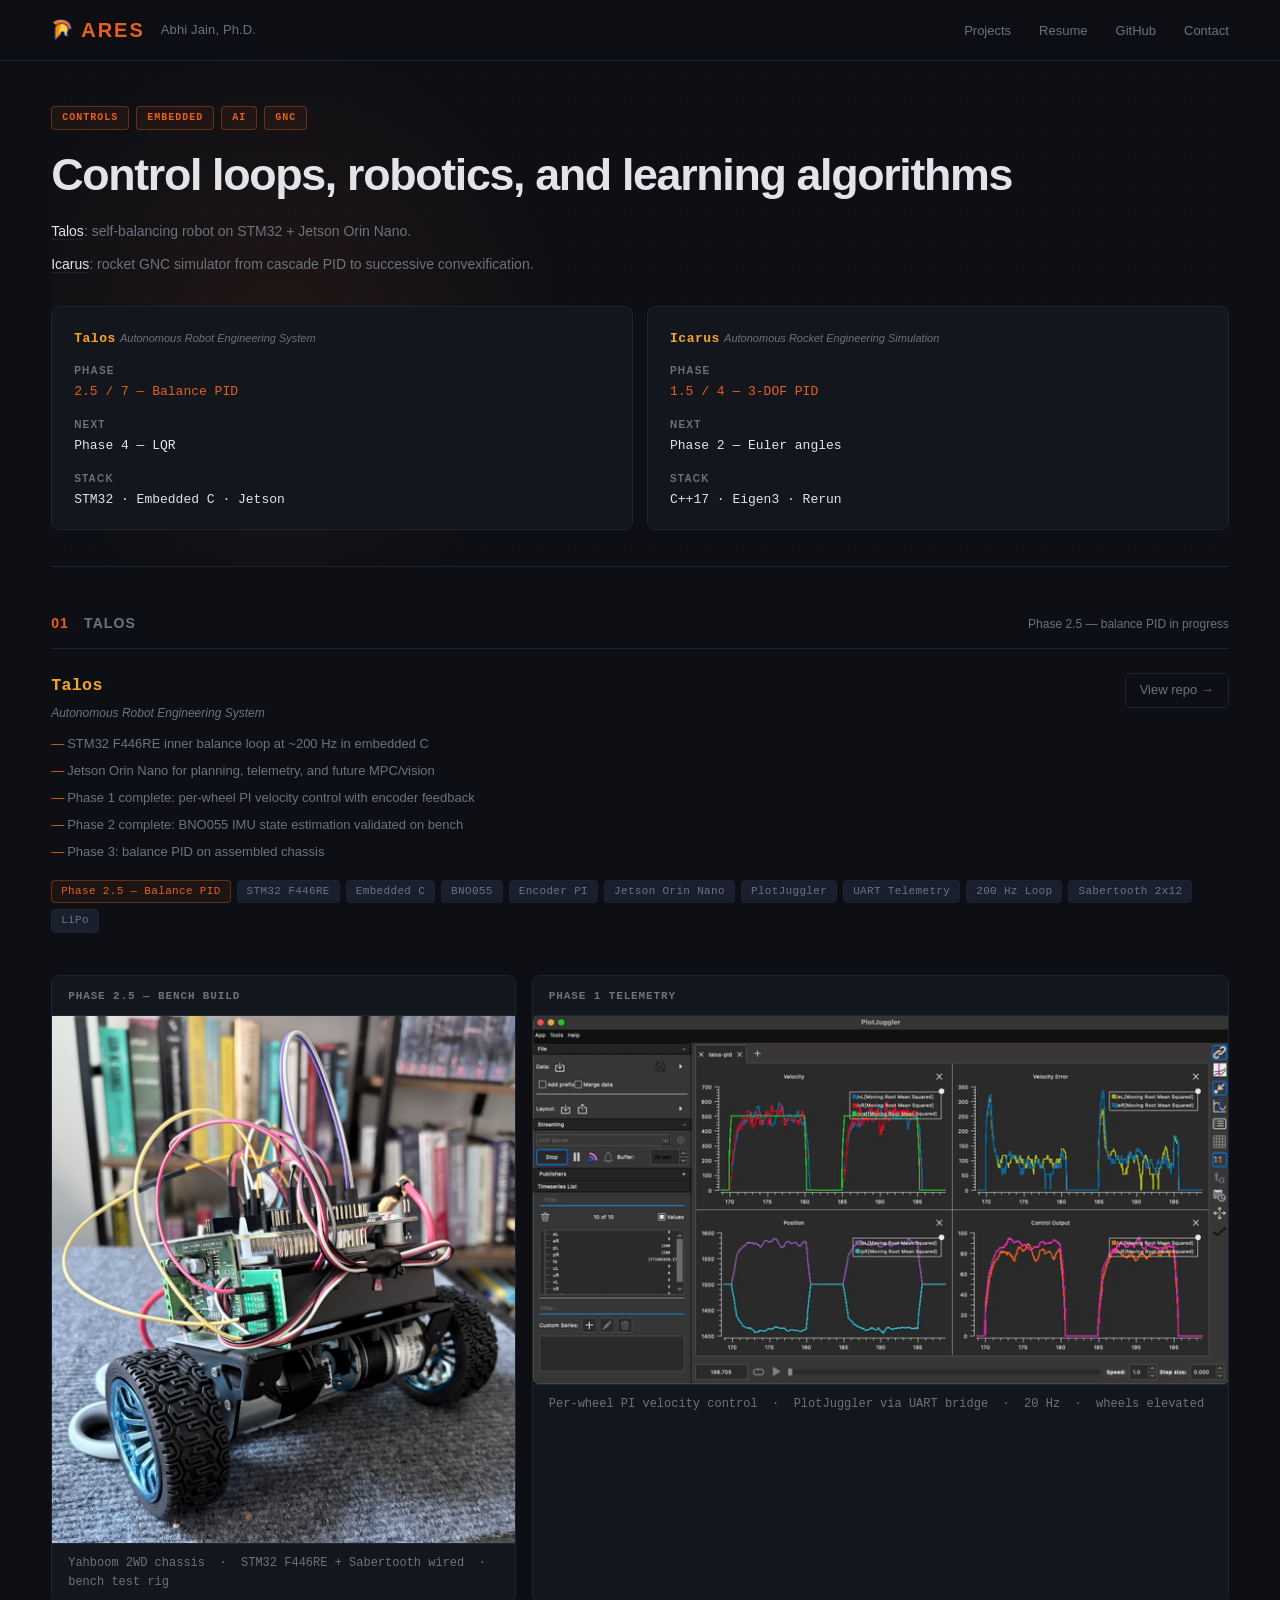
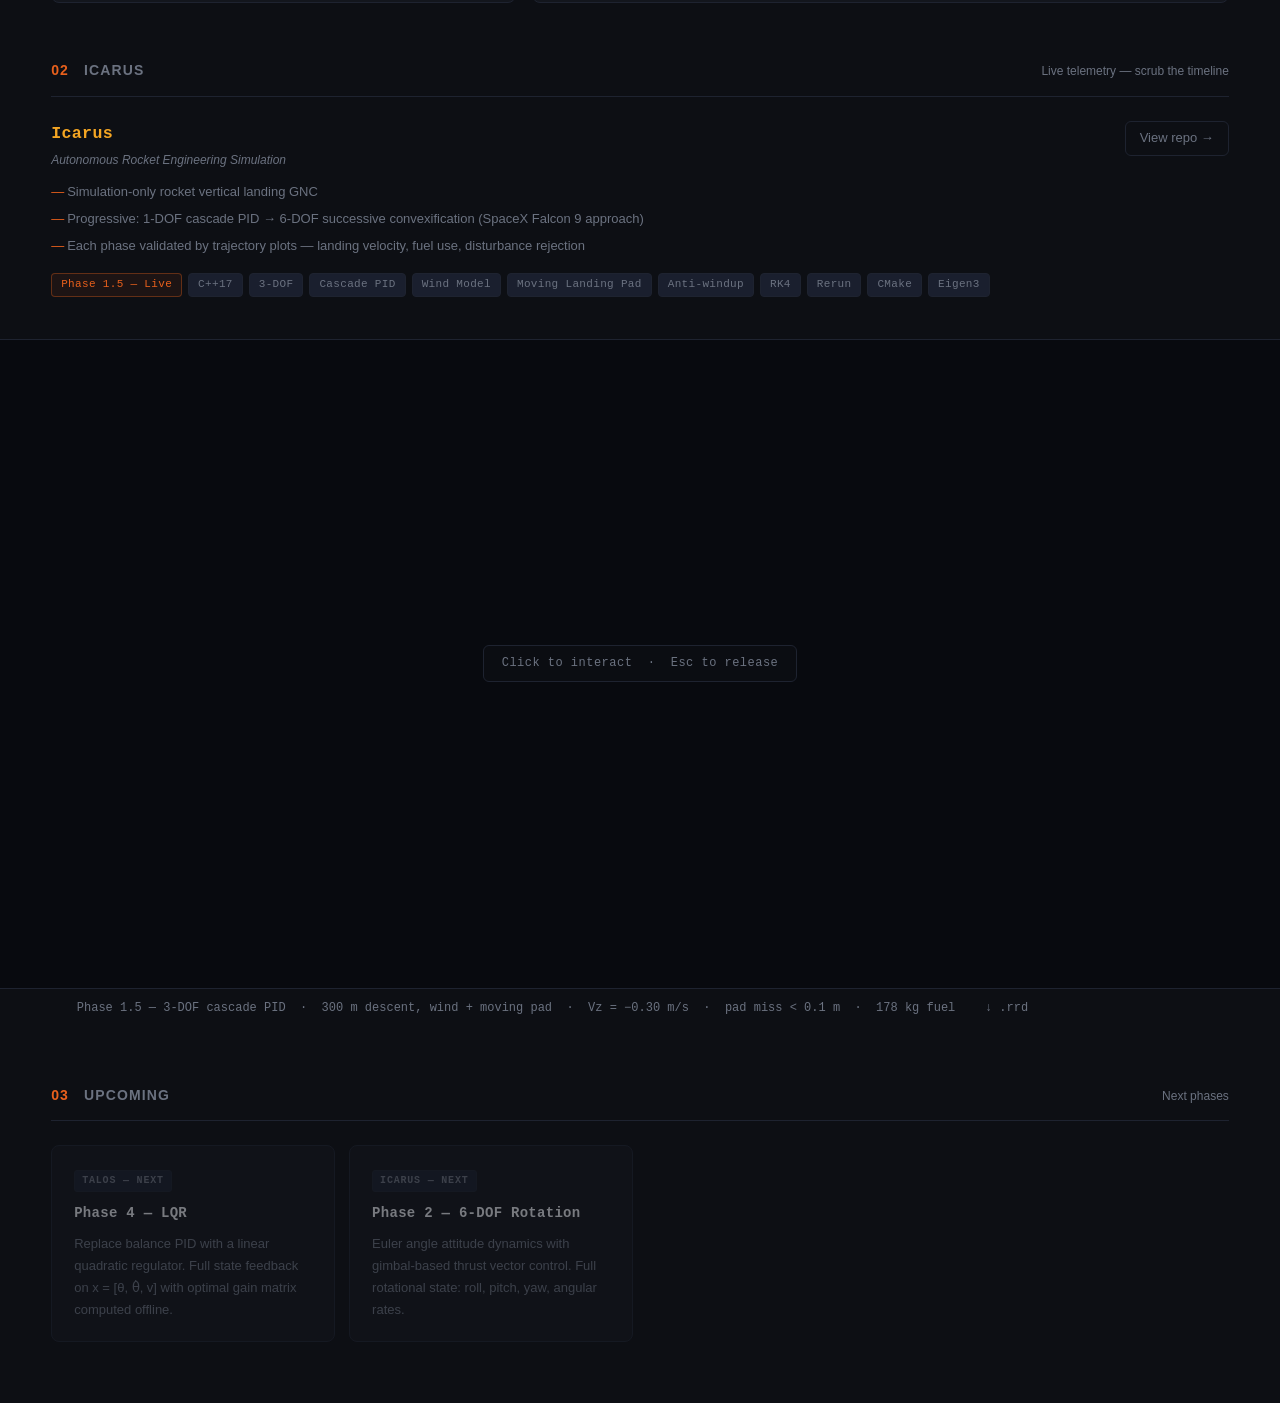
==== commit 6b221d34: "styling changes" ====
--- a/index.html
+++ b/index.html
@@ -12,7 +12,10 @@
 <nav>
   <div class="inner nav-inner">
     <div class="nav-left">
-      <a class="nav-logo" href="#">ARES</a>
+      <a class="nav-logo" href="#">
+        <img class="nav-logo-icon" src="assets/nav-icon.png" alt="" />
+        ARES
+      </a>
       <span class="nav-author">Abhi Jain, Ph.D.</span>
     </div>
     <ul>
@@ -26,8 +29,13 @@
 <div class="inner">
   <div class="intro">
     <div class="intro-left">
-      <p class="intro-label">Controls &middot; Embedded &middot; AI &middot; GNC</p>
-      <h1 class="intro-heading">Control loops, robotics, and learning algorithms.</h1>
+      <div class="intro-pills">
+        <span class="intro-pill">Controls</span>
+        <span class="intro-pill">Embedded</span>
+        <span class="intro-pill">AI</span>
+        <span class="intro-pill">GNC</span>
+      </div>
+      <h1 class="intro-heading">Control loops, robotics, and learning algorithms</h1>
       <p class="intro-body"><a href="https://github.com/abhi-kirk/ARES-Talos" target="_blank" style="color:var(--text);font-weight:500;text-decoration:none;border-bottom:1px solid var(--border);">Talos</a>: self-balancing robot on STM32 + Jetson Orin Nano.</p>
       <p class="intro-body" style="margin-top: 8px;"><a href="https://github.com/abhi-kirk/ARES-Icarus" target="_blank" style="color:var(--text);font-weight:500;text-decoration:none;border-bottom:1px solid var(--border);">Icarus</a>: rocket GNC simulator from cascade PID to successive convexification.</p>
     </div>
--- a/src/styles/main.css
+++ b/src/styles/main.css
@@ -47,11 +47,14 @@
 
 .nav-left {
   display: flex;
-  align-items: baseline;
+  align-items: center;
   gap: 16px;
 }
 
 .nav-logo {
+  display: flex;
+  align-items: center;
+  gap: 8px;
   font-size: 20px;
   font-weight: 700;
   letter-spacing: 0.1em;
@@ -59,6 +62,12 @@
   text-decoration: none;
 }
 
+.nav-logo-icon {
+  width: 22px;
+  height: 22px;
+  object-fit: contain;
+}
+
 .nav-author {
   font-size: 13px;
   color: var(--muted);
@@ -82,6 +91,11 @@
 nav a:hover { color: var(--text); }
 
 /* ── Intro strip ── */
+@keyframes fadeUp {
+  from { opacity: 0; transform: translateY(20px); }
+  to   { opacity: 1; transform: translateY(0); }
+}
+
 .intro {
   padding: clamp(36px, 5vh, 56px) 0 clamp(28px, 4vh, 44px);
   border-bottom: 1px solid var(--border);
@@ -89,6 +103,39 @@
   display: flex;
   flex-direction: column;
   gap: 28px;
+  position: relative;
+  overflow: hidden;
+}
+
+.intro::before {
+  content: '';
+  position: absolute;
+  top: -60px;
+  left: -8%;
+  width: 55%;
+  height: 130%;
+  background: radial-gradient(ellipse, rgba(232, 96, 28, 0.09) 0%, transparent 65%);
+  pointer-events: none;
+}
+
+.intro::after {
+  content: '';
+  position: absolute;
+  inset: 0;
+  background-image: radial-gradient(circle, rgba(232, 96, 28, 0.12) 1px, transparent 1px);
+  background-size: 28px 28px;
+  pointer-events: none;
+  opacity: 0.5;
+}
+
+.intro > * { position: relative; z-index: 1; }
+
+.intro-left {
+  animation: fadeUp 0.55s cubic-bezier(0.16, 1, 0.3, 1) both;
+}
+
+.intro-cards {
+  animation: fadeUp 0.55s 0.13s cubic-bezier(0.16, 1, 0.3, 1) both;
 }
 
 .intro-cards {
@@ -134,22 +181,33 @@
   font-family: -apple-system, BlinkMacSystemFont, "Segoe UI", Helvetica, Arial, sans-serif;
 }
 
-.intro-label {
-  font-size: 11px;
+.intro-pills {
+  display: flex;
+  flex-wrap: wrap;
+  gap: 7px;
+  margin-bottom: 20px;
+}
+
+.intro-pill {
+  font-size: 10px;
   font-weight: 600;
-  letter-spacing: 0.14em;
+  letter-spacing: 0.1em;
   text-transform: uppercase;
   color: var(--accent);
-  margin-bottom: 12px;
+  border: 1px solid rgba(232, 96, 28, 0.35);
+  background: rgba(232, 96, 28, 0.07);
+  border-radius: 4px;
+  padding: 3px 10px;
+  font-family: ui-monospace, "SF Mono", Menlo, monospace;
 }
 
 .intro-heading {
-  font-size: clamp(28px, 3vw, 44px);
-  font-weight: 700;
-  letter-spacing: -0.02em;
+  font-size: clamp(32px, 3.5vw, 54px);
+  font-weight: 800;
+  letter-spacing: -0.03em;
+  line-height: 1.1;
+  margin-bottom: 20px;
   color: var(--text);
-  margin-bottom: 16px;
-  line-height: 1.15;
 }
 
 .intro-body {
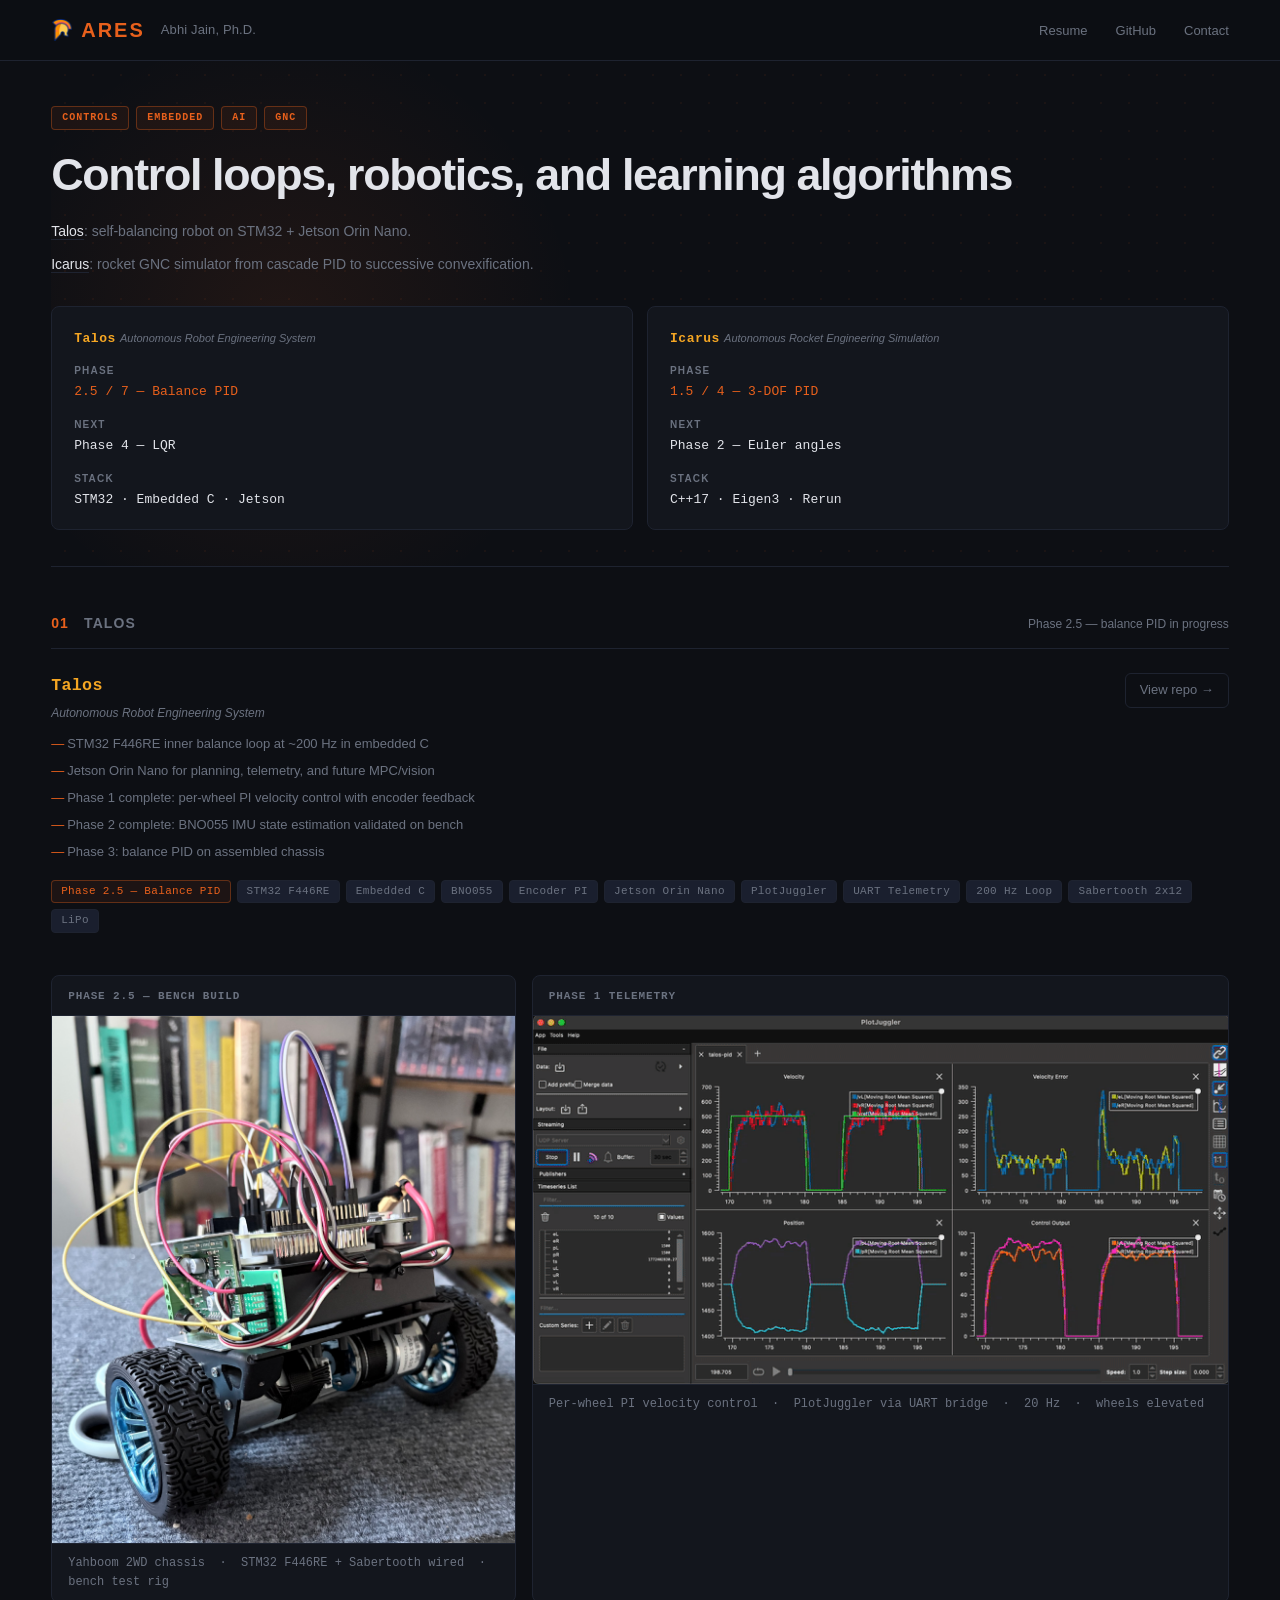
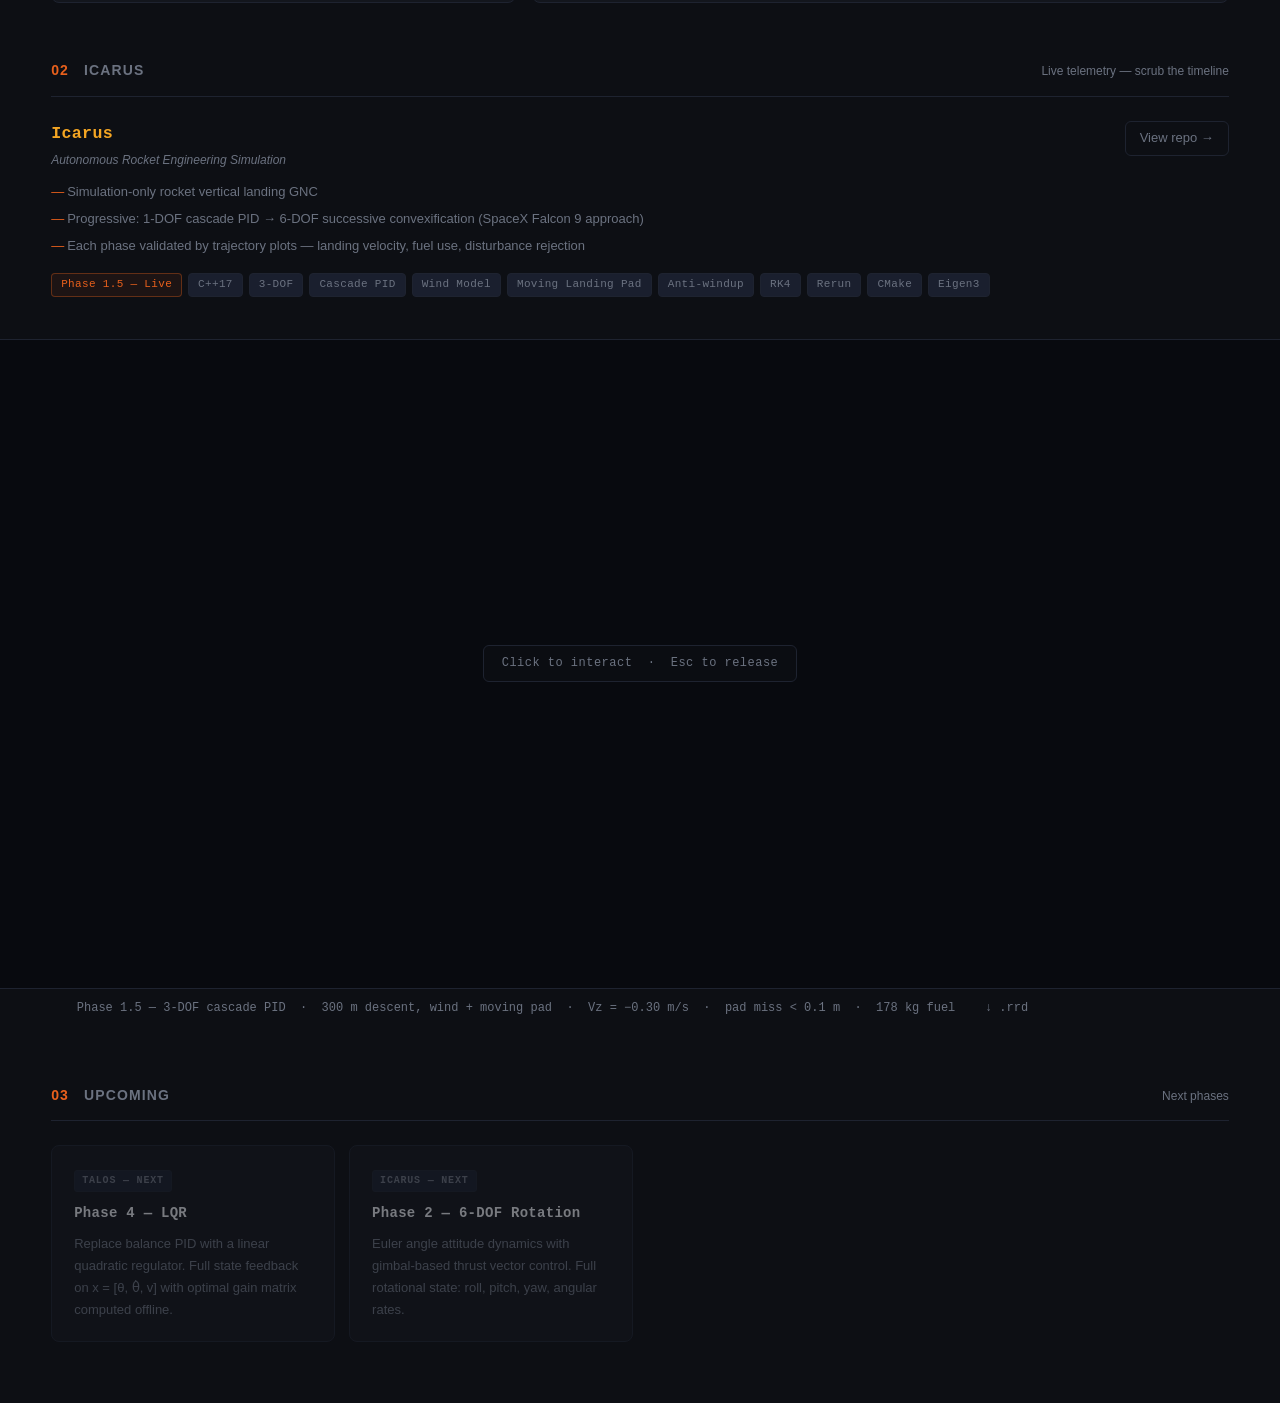
==== commit a5f4e9d6: "styling changes" ====
--- a/index.html
+++ b/index.html
@@ -12,15 +12,14 @@
 <nav>
   <div class="inner nav-inner">
     <div class="nav-left">
-      <a class="nav-logo" href="#">
+      <a class="nav-logo" href="#" onclick="event.preventDefault(); location.reload();">
         <img class="nav-logo-icon" src="assets/nav-icon.png" alt="" />
         ARES
       </a>
       <span class="nav-author">Abhi Jain, Ph.D.</span>
     </div>
     <ul>
-      <li><a href="#projects">Projects</a></li>
-      <li><a href="docs/AJain_Resume.pdf" target="_blank">Resume</a></li>
+<li><a href="docs/AJain_Resume.pdf" target="_blank">Resume</a></li>
       <li><a href="https://github.com/abhi-kirk" target="_blank">GitHub</a></li>
       <li><a href="mailto:abhikirk@icloud.com">Contact</a></li>
     </ul>
@@ -82,15 +81,15 @@
 
 <section id="projects">
   <!-- 01 — Talos -->
-  <div class="inner">
+  <div class="inner" id="talos">
     <div class="section-header">
-      <h2 class="section-title"><span>01</span> Talos</h2>
+      <h2 class="section-title"><a class="anchor-heading" href="#talos"><span>01</span> Talos</a></h2>
       <span class="section-meta">Phase 2.5 — balance PID in progress</span>
     </div>
 
     <div class="project-header">
       <div>
-        <p class="card-title"><span>Talos</span></p>
+        <p class="card-title"><a class="anchor-heading" href="#talos"><span>Talos</span></a></p>
         <p class="card-subtitle">Autonomous Robot Engineering System</p>
         <ul class="card-bullets">
           <li>STM32 F446RE inner balance loop at ~200 Hz in embedded C</li>
@@ -132,15 +131,15 @@
   </div>
 
   <!-- 02 — Icarus -->
-  <div class="inner" style="margin-top: 56px;">
+  <div class="inner" id="icarus" style="margin-top: 56px;">
     <div class="section-header">
-      <h2 class="section-title"><span>02</span> Icarus</h2>
+      <h2 class="section-title"><a class="anchor-heading" href="#icarus"><span>02</span> Icarus</a></h2>
       <span class="section-meta">Live telemetry — scrub the timeline</span>
     </div>
 
     <div class="project-header">
       <div>
-        <p class="card-title"><span>Icarus</span></p>
+        <p class="card-title"><a class="anchor-heading" href="#icarus"><span>Icarus</span></a></p>
         <p class="card-subtitle">Autonomous Rocket Engineering Simulation</p>
         <ul class="card-bullets">
           <li>Simulation-only rocket vertical landing GNC</li>
--- a/src/styles/main.css
+++ b/src/styles/main.css
@@ -272,6 +272,23 @@
 
 .section-title span { color: var(--accent); margin-right: 10px; }
 
+.anchor-heading {
+  color: inherit;
+  text-decoration: none;
+}
+
+.anchor-heading::after {
+  content: ' #';
+  font-size: 0.75em;
+  color: var(--border);
+  opacity: 0;
+  transition: opacity 0.15s;
+}
+
+.anchor-heading:hover::after {
+  opacity: 1;
+}
+
 .section-meta {
   font-size: 12px;
   color: var(--muted);
